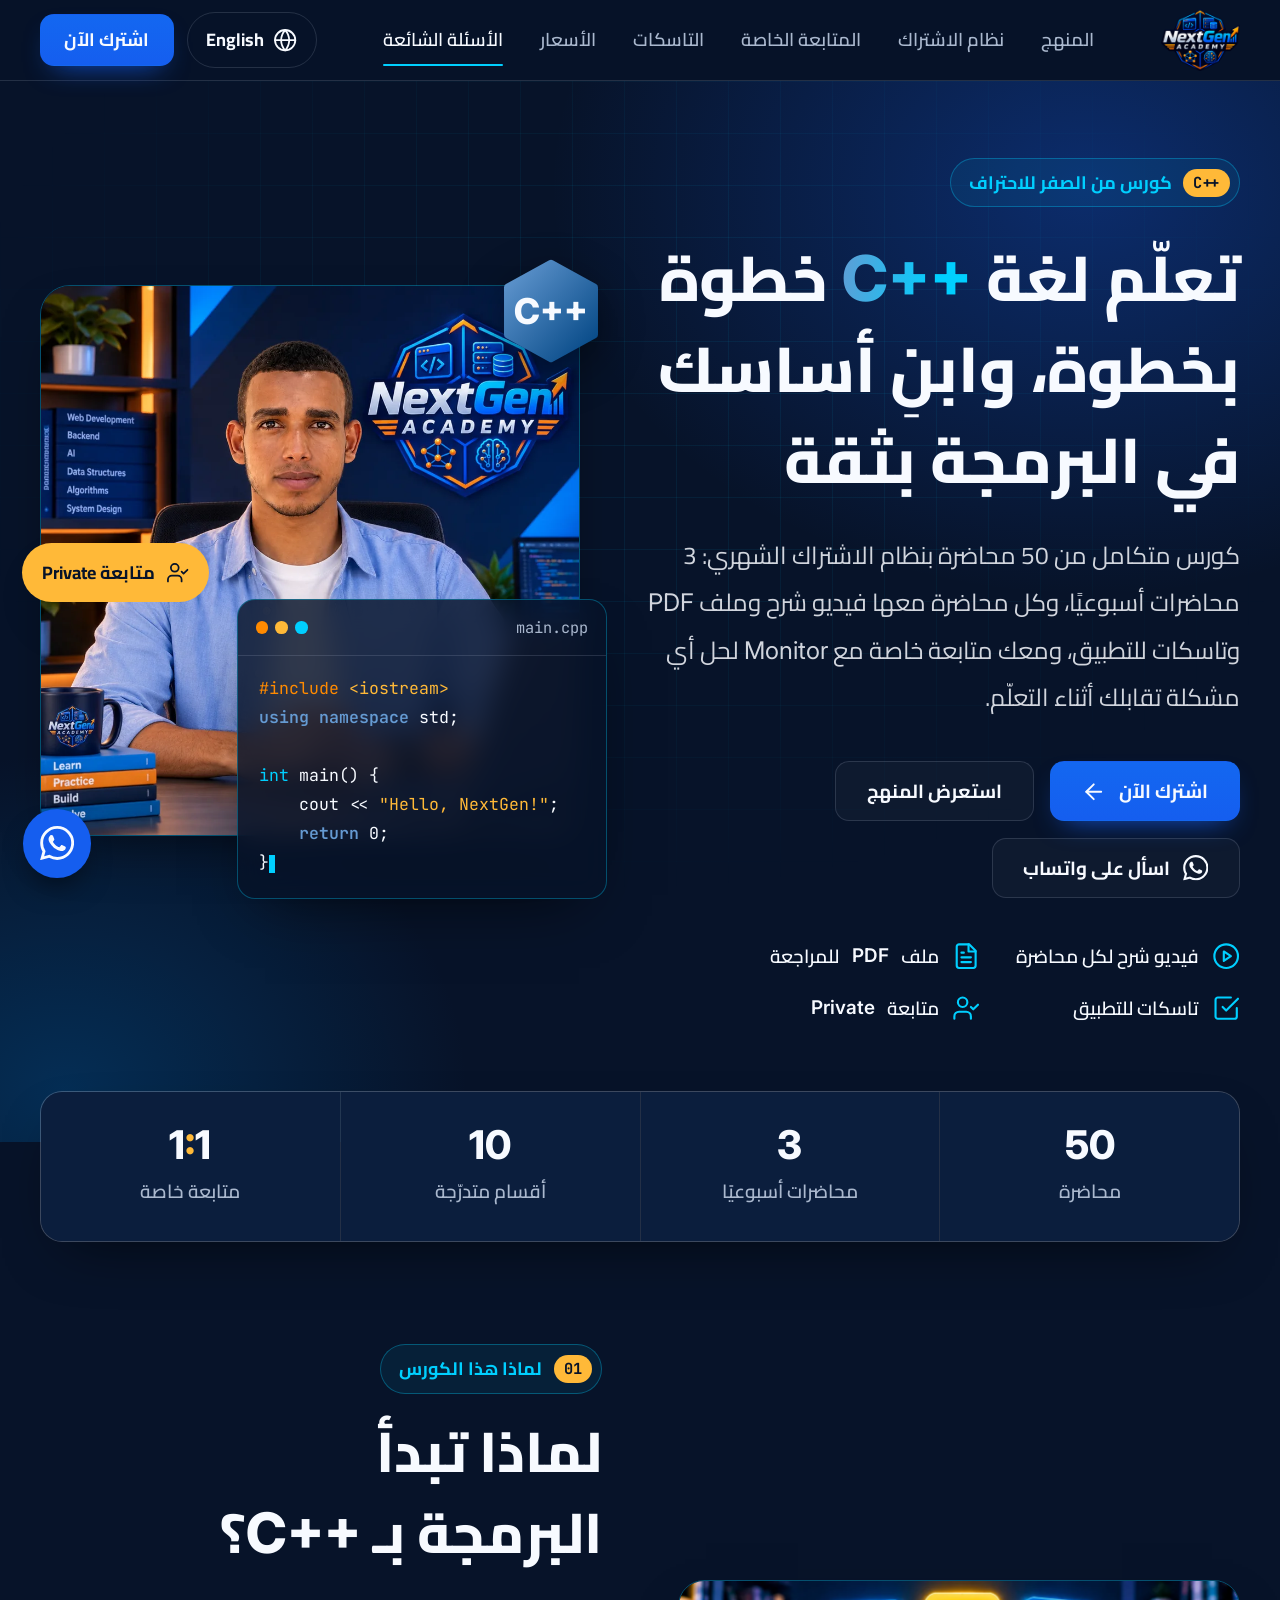
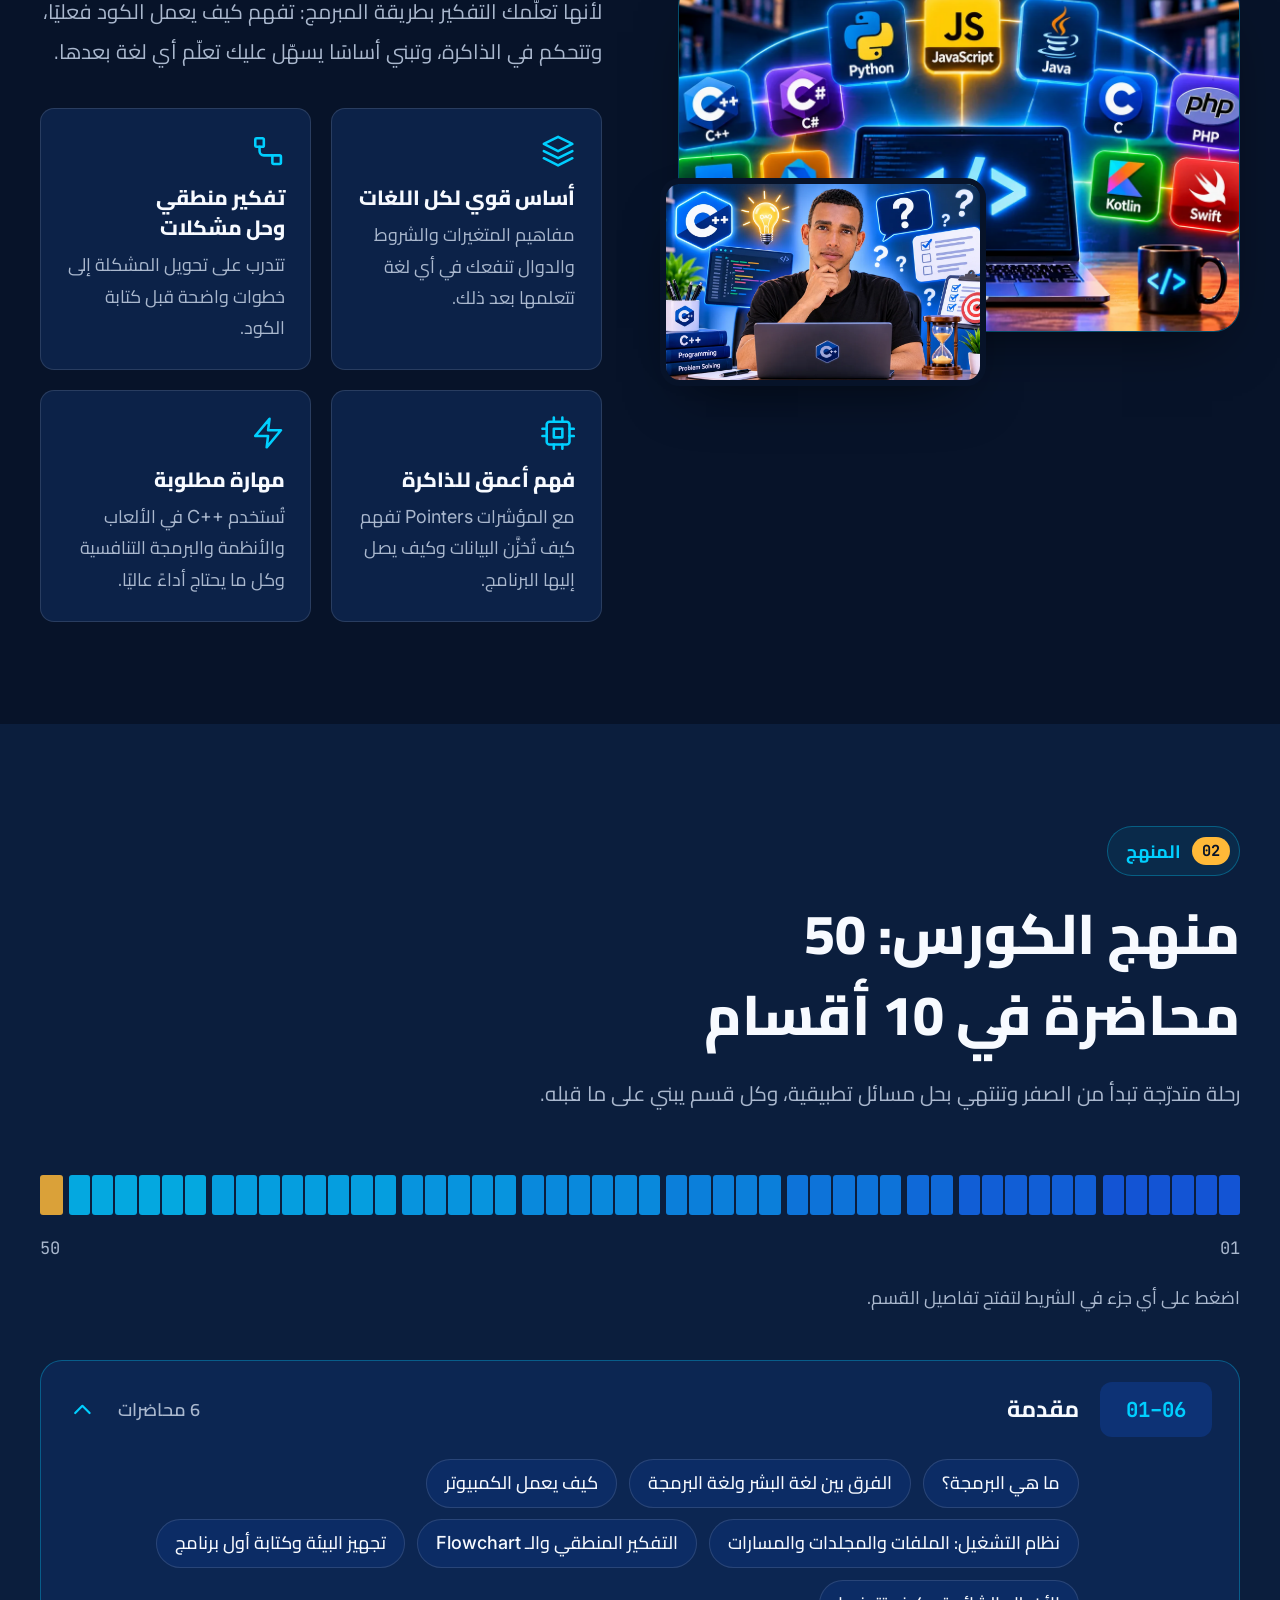
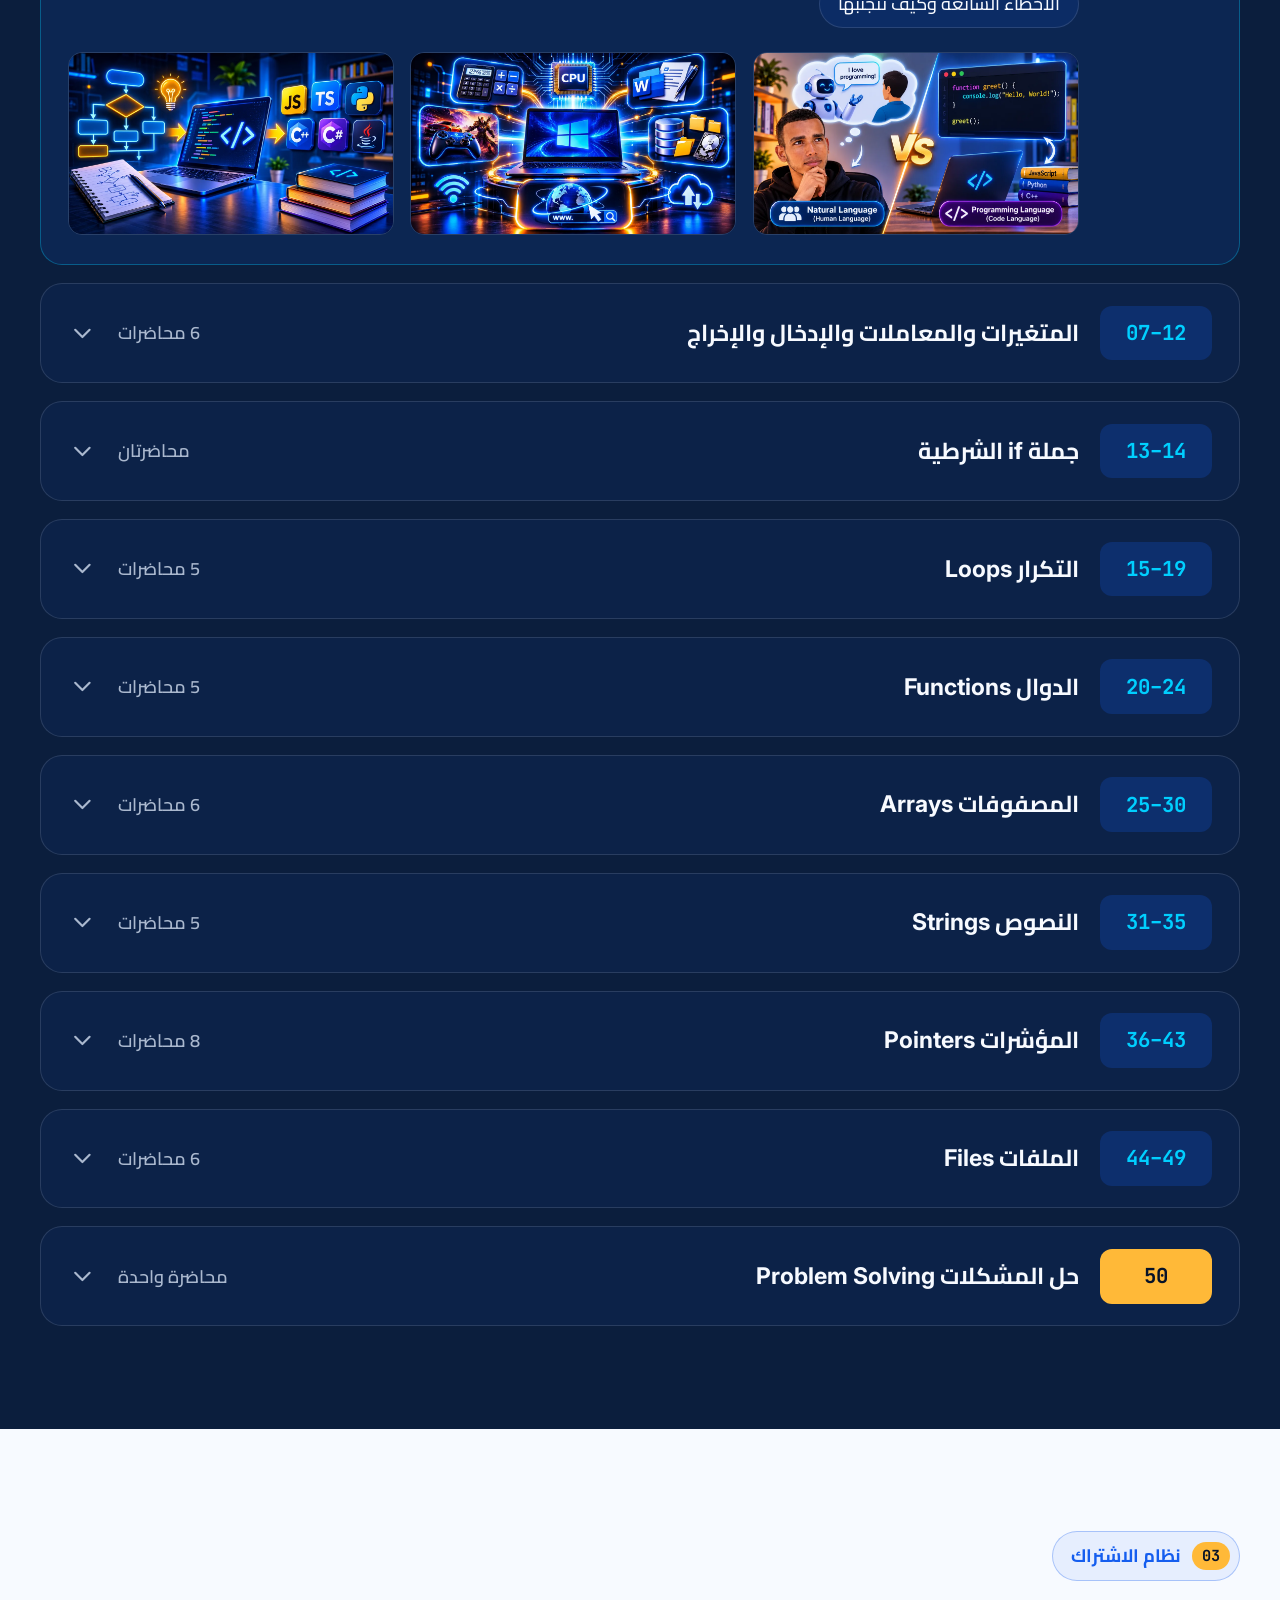
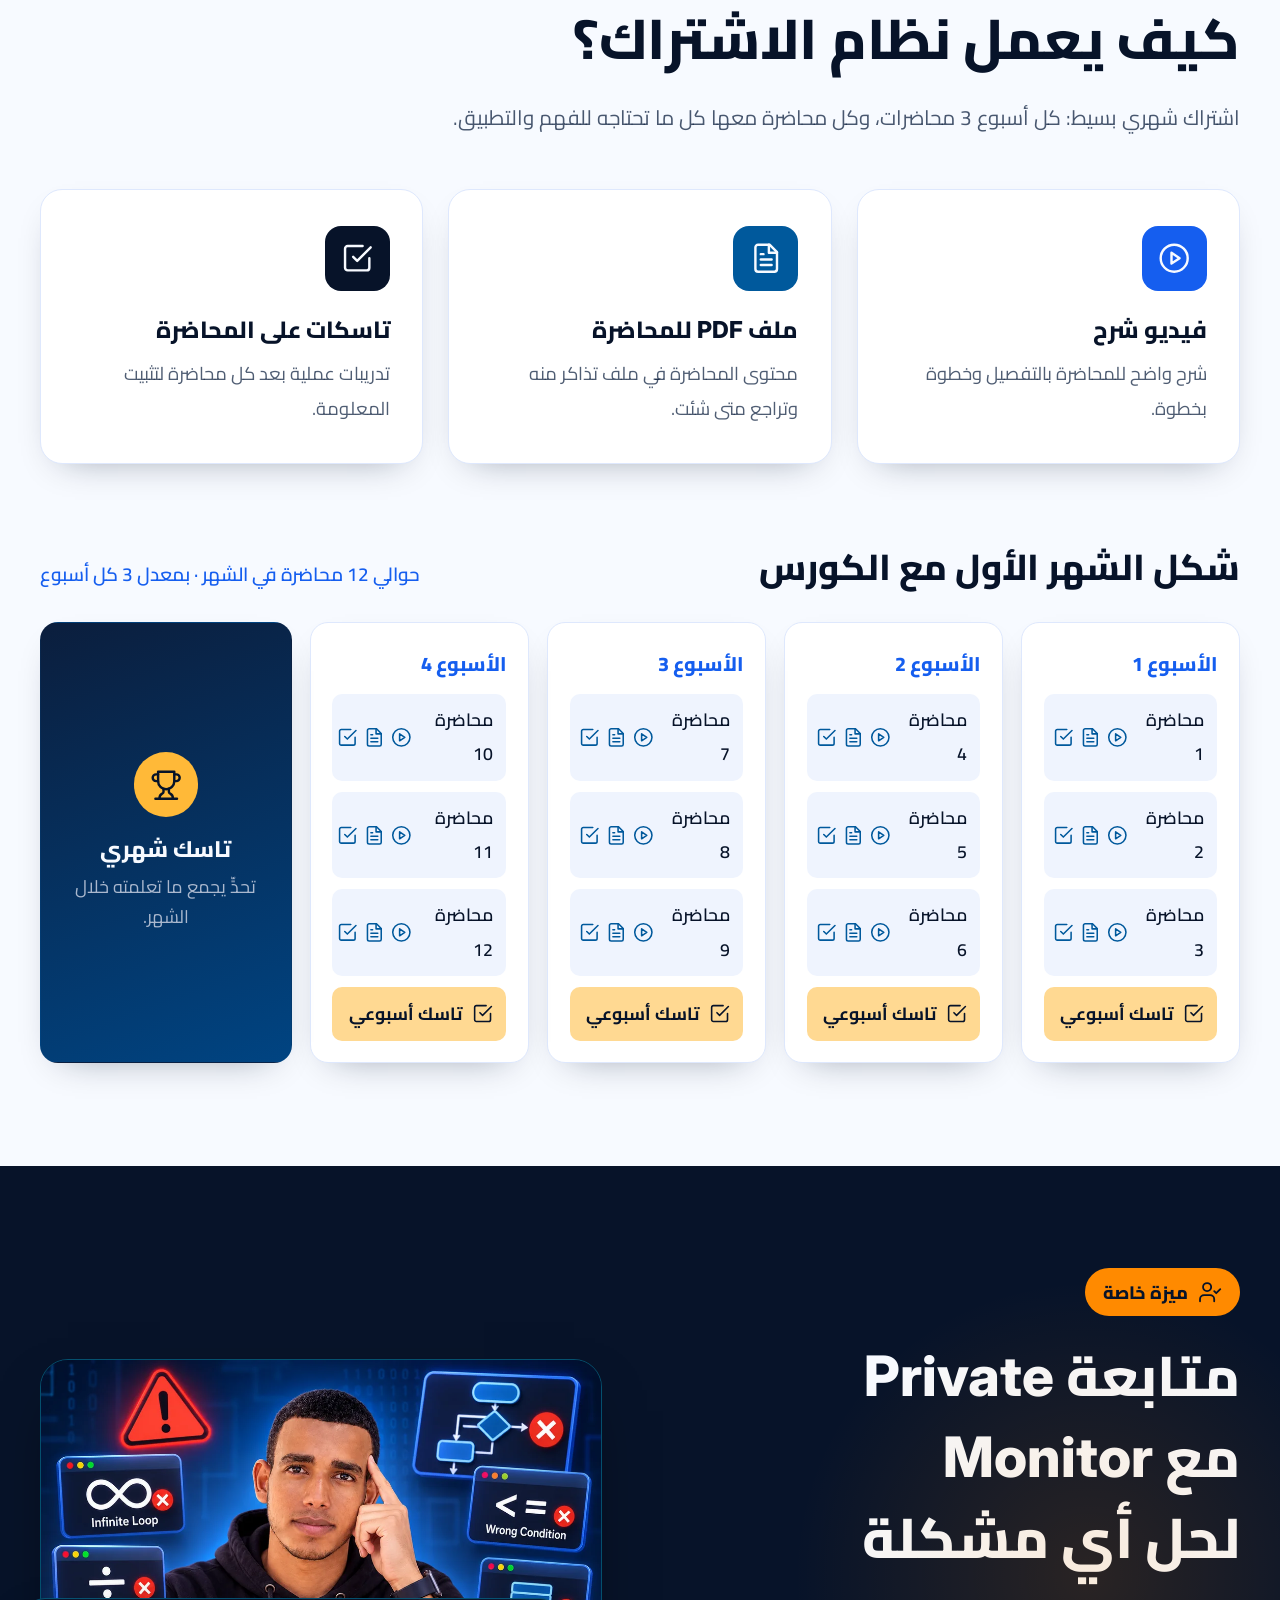
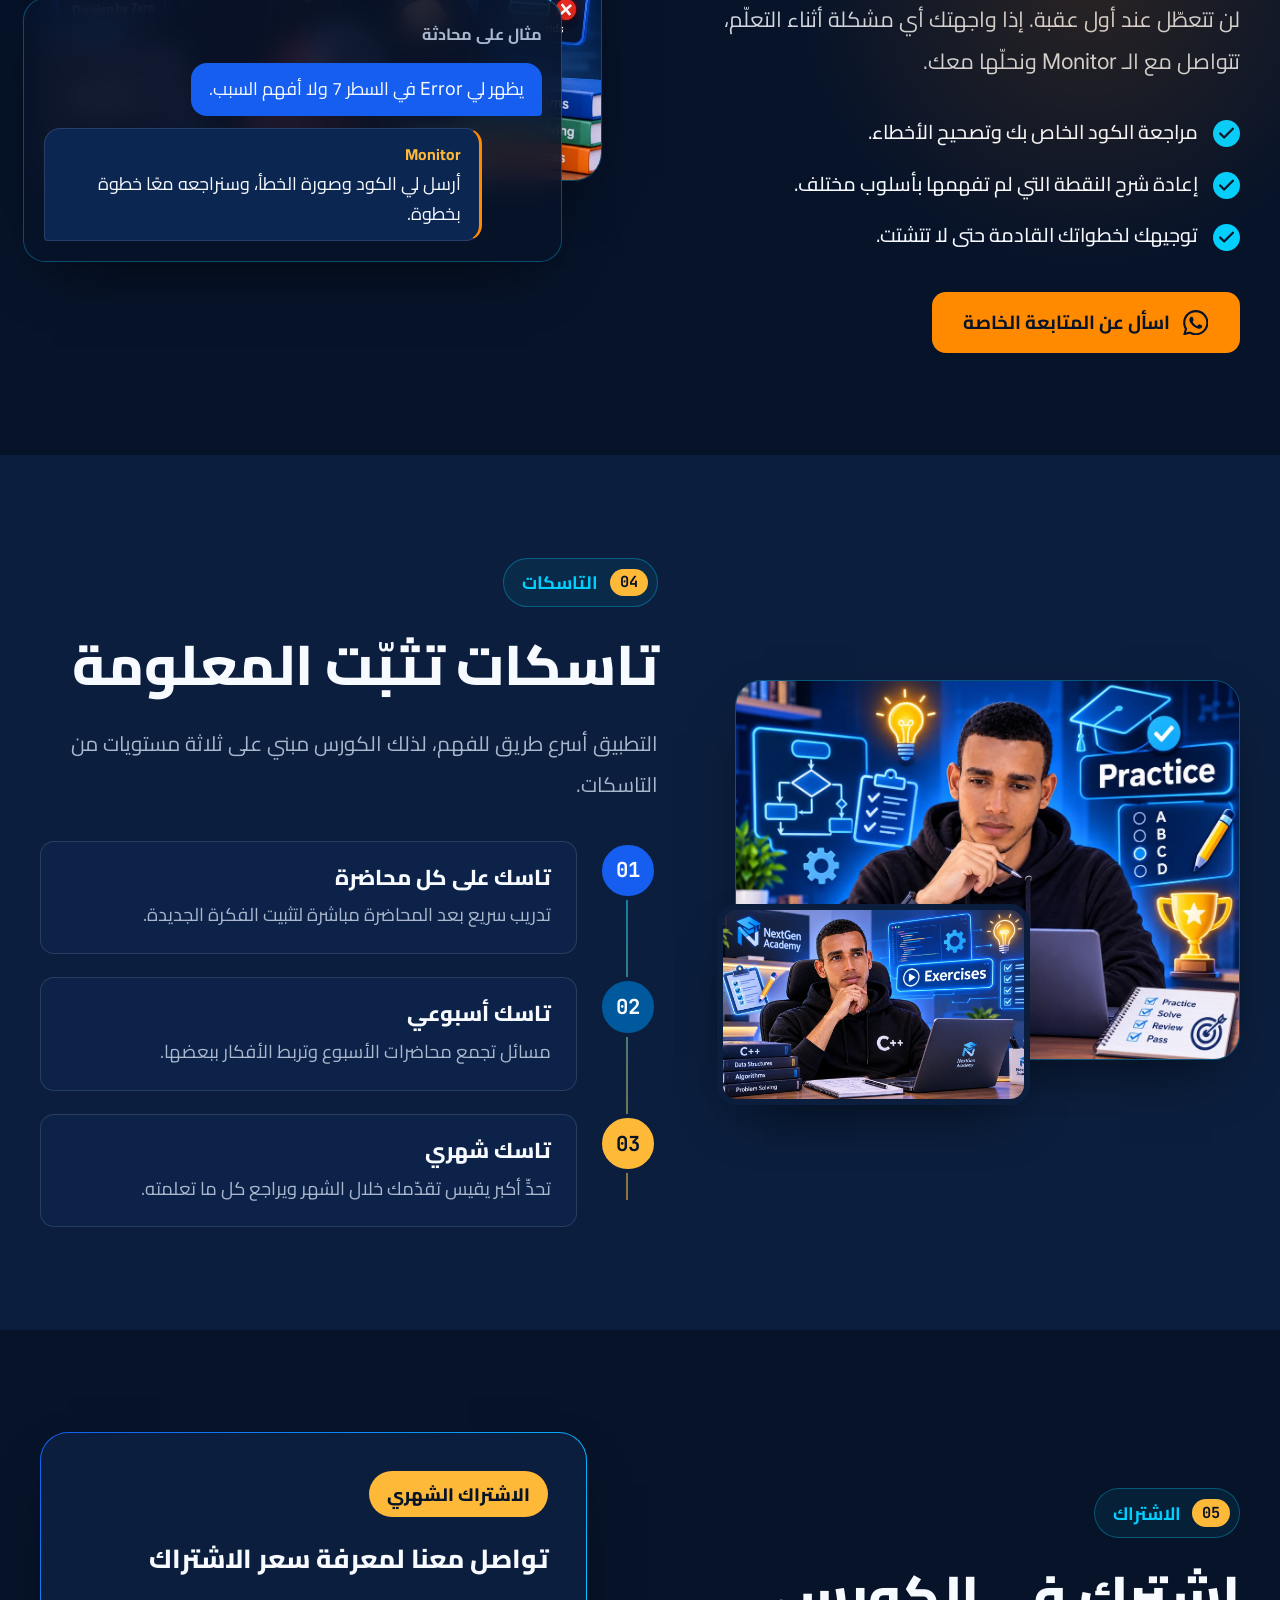
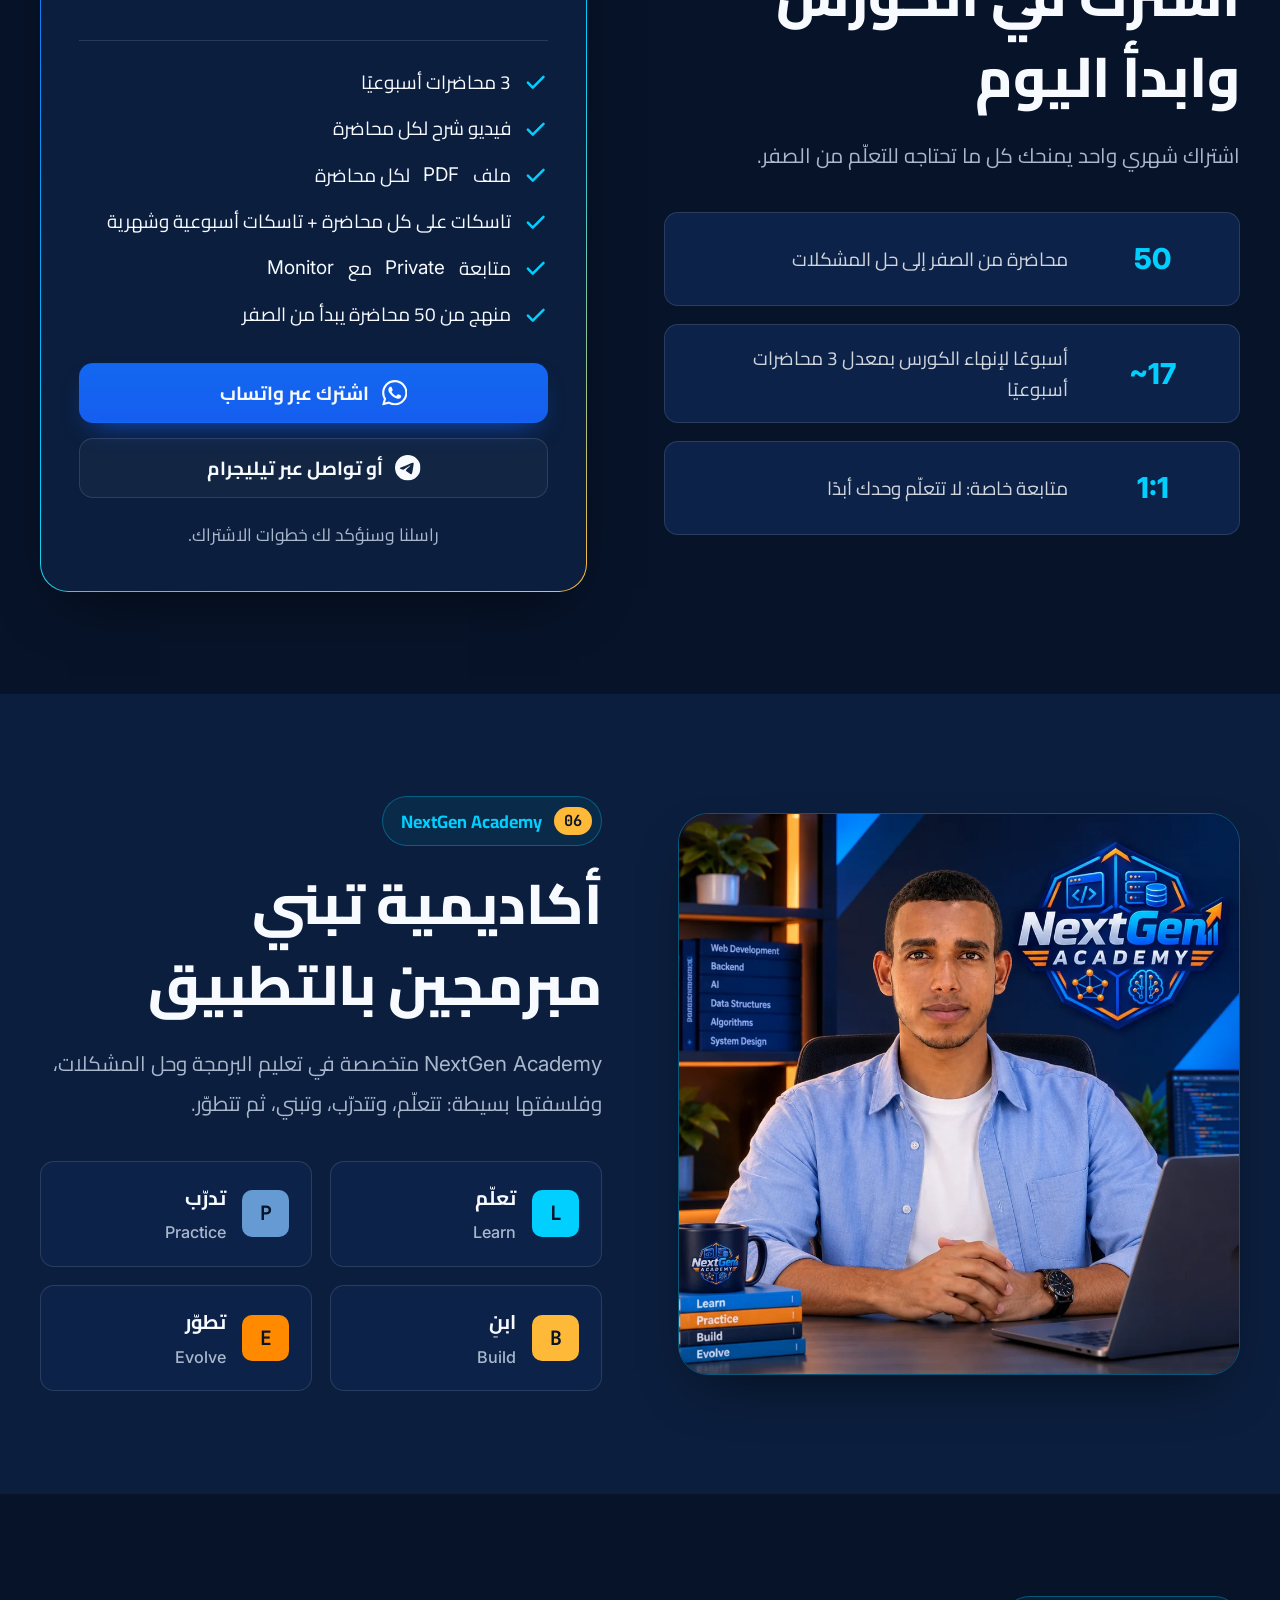
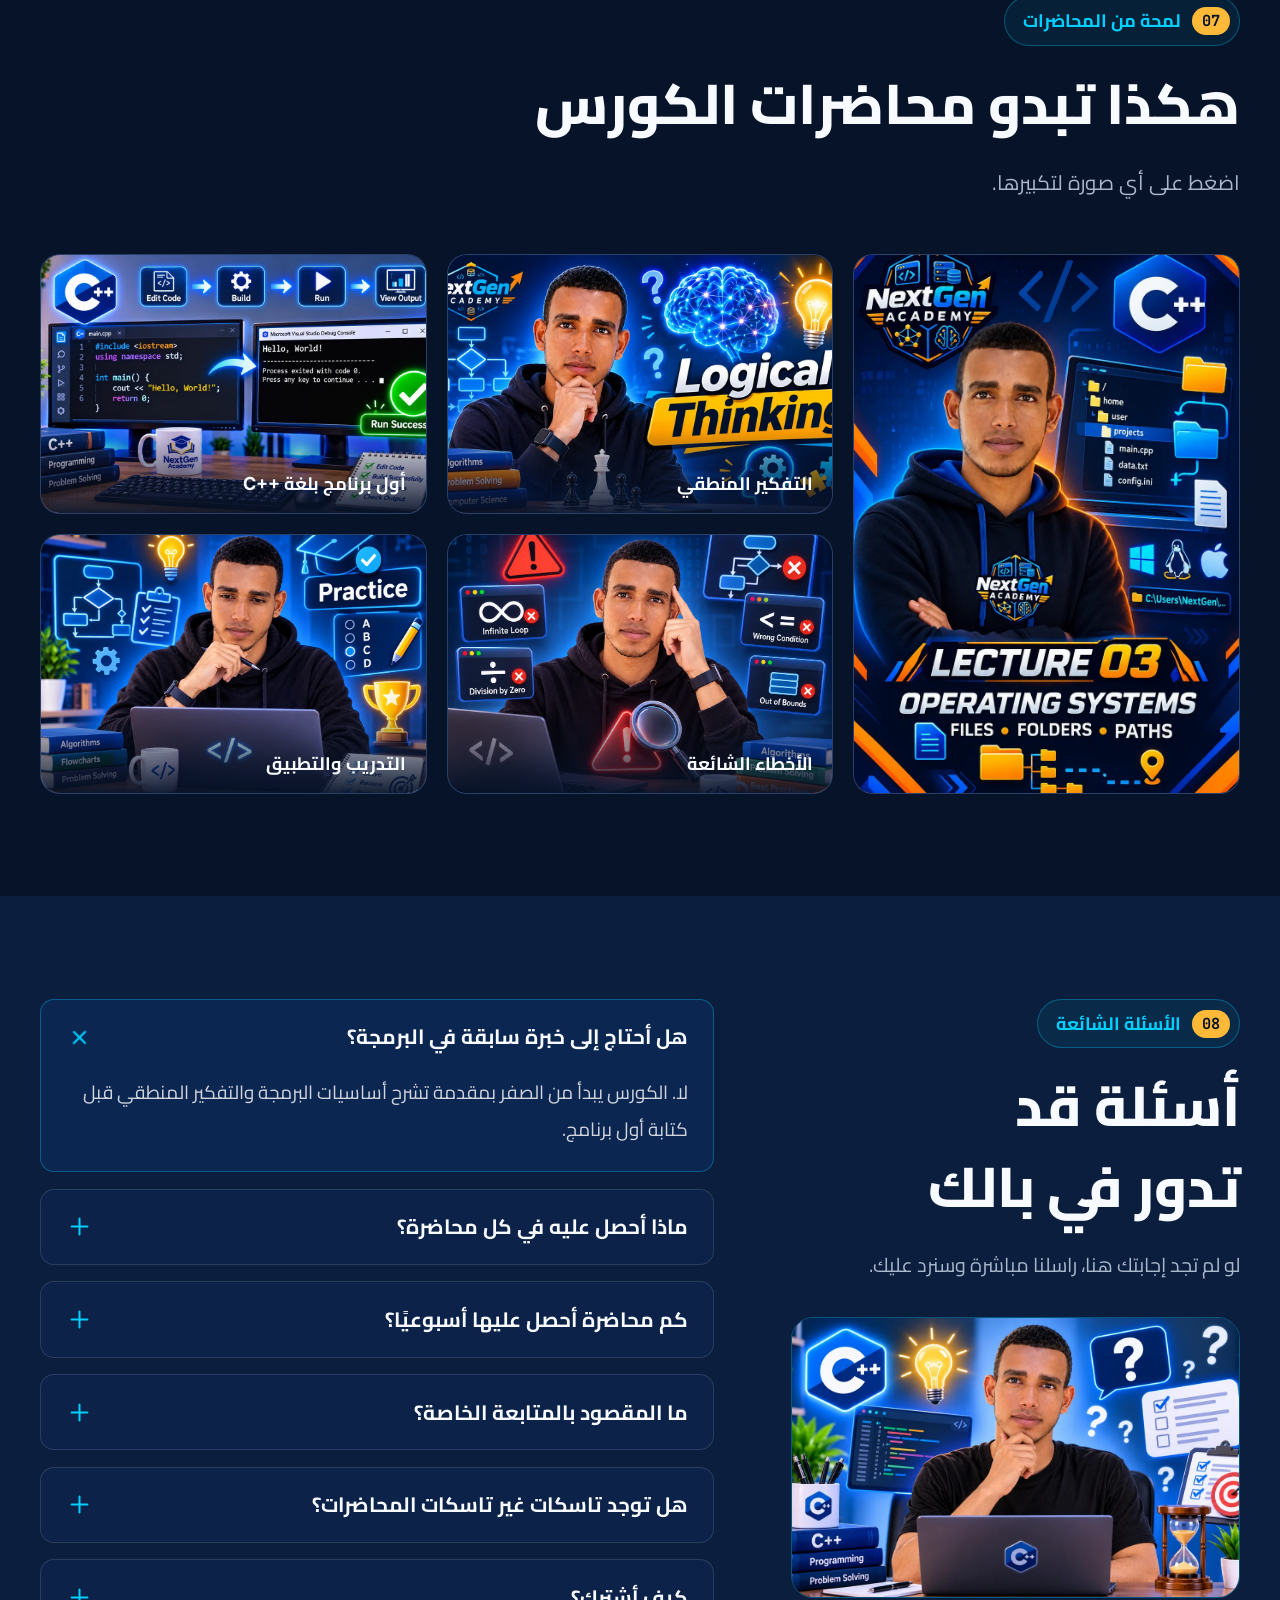
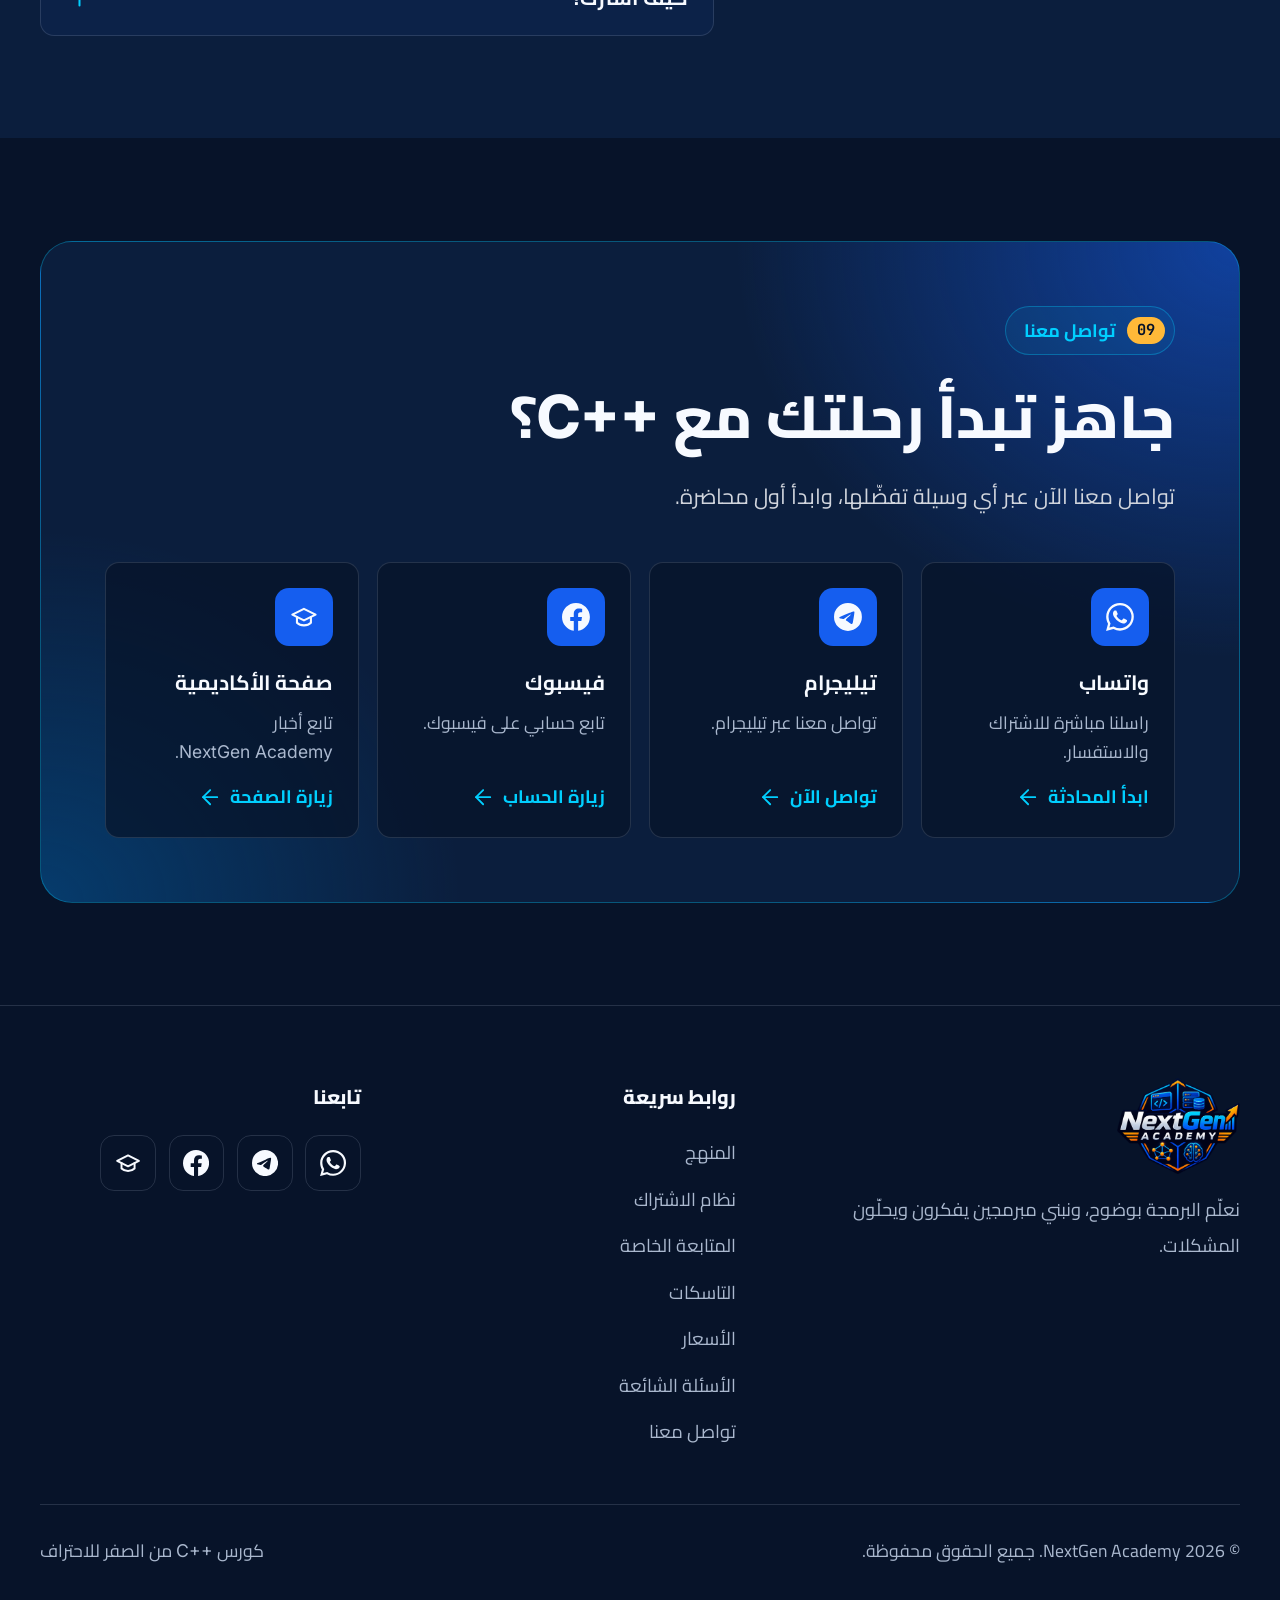
==== index.html @ 46f6c07d "Add files via upload" ====
<!DOCTYPE html>
<html lang="ar" dir="rtl">
<head>
<meta charset="utf-8">
<meta name="viewport" content="width=device-width, initial-scale=1">
<title>كورس C++ من الصفر للاحتراف | NextGen Academy</title>
<meta name="description" content="كورس C++ متكامل من 50 محاضرة: مقدمة، متغيرات، شروط، تكرار، دوال، مصفوفات، نصوص، مؤشرات وملفات. اشتراك شهري، 3 محاضرات أسبوعيًا (فيديو + PDF + تاسكات) ومتابعة خاصة Private مع Monitor.">
<meta name="theme-color" content="#071329">
<meta property="og:type" content="website">
<meta property="og:site_name" content="NextGen Academy">
<meta property="og:title" content="كورس C++ من الصفر للاحتراف | NextGen Academy">
<meta property="og:description" content="50 محاضرة، 3 محاضرات أسبوعيًا، فيديو + PDF + تاسكات، ومتابعة Private مع Monitor.">
<!-- بعد رفع الموقع: ضع هنا الرابط الكامل للصورة / After hosting, use the full image URL: https://YOUR-DOMAIN/assets/images/instructor.webp -->
<meta property="og:image" content="assets/images/instructor.webp">
<link rel="icon" type="image/png" href="assets/images/favicon.png">
<link rel="apple-touch-icon" href="assets/images/favicon.png">
<link rel="preconnect" href="https://fonts.googleapis.com">
<link rel="preconnect" href="https://fonts.gstatic.com" crossorigin>
<link href="https://fonts.googleapis.com/css2?family=Cairo:wght@400;500;600;700;800&family=Inter:wght@400;500;600;700;800&family=JetBrains+Mono:wght@500;700&display=swap" rel="stylesheet">
<link rel="stylesheet" href="css/style.css">
<script type="application/ld+json">
{"@context":"https://schema.org","@type":"Course","name":"كورس C++ من الصفر للاحتراف","description":"كورس C++ متكامل من 50 محاضرة بنظام الاشتراك الشهري.","provider":{"@type":"Organization","name":"NextGen Academy"},"inLanguage":"ar"}
</script>
</head>
<body>

<svg width="0" height="0" style="position:absolute" aria-hidden="true" focusable="false">
<symbol id="i-play" viewBox="0 0 24 24"><circle cx="12" cy="12" r="10"/><polygon points="10 8 16 12 10 16 10 8"/></symbol>
<symbol id="i-file" viewBox="0 0 24 24"><path d="M14.5 2H6a2 2 0 0 0-2 2v16a2 2 0 0 0 2 2h12a2 2 0 0 0 2-2V7.5L14.5 2z"/><polyline points="14 2 14 8 20 8"/><line x1="16" y1="13" x2="8" y2="13"/><line x1="16" y1="17" x2="8" y2="17"/><line x1="10" y1="9" x2="8" y2="9"/></symbol>
<symbol id="i-tasks" viewBox="0 0 24 24"><polyline points="9 11 12 14 22 4"/><path d="M21 12v7a2 2 0 0 1-2 2H5a2 2 0 0 1-2-2V5a2 2 0 0 1 2-2h11"/></symbol>
<symbol id="i-user" viewBox="0 0 24 24"><path d="M16 21v-2a4 4 0 0 0-4-4H6a4 4 0 0 0-4 4v2"/><circle cx="9" cy="7" r="4"/><polyline points="16 11 18 13 22 9"/></symbol>
<symbol id="i-arrow" viewBox="0 0 24 24"><line x1="5" y1="12" x2="19" y2="12"/><polyline points="12 5 19 12 12 19"/></symbol>
<symbol id="i-check" viewBox="0 0 24 24"><polyline points="20 6 9 17 4 12"/></symbol>
<symbol id="i-menu" viewBox="0 0 24 24"><line x1="3" y1="12" x2="21" y2="12"/><line x1="3" y1="6" x2="21" y2="6"/><line x1="3" y1="18" x2="21" y2="18"/></symbol>
<symbol id="i-x" viewBox="0 0 24 24"><line x1="18" y1="6" x2="6" y2="18"/><line x1="6" y1="6" x2="18" y2="18"/></symbol>
<symbol id="i-plus" viewBox="0 0 24 24"><line x1="12" y1="5" x2="12" y2="19"/><line x1="5" y1="12" x2="19" y2="12"/></symbol>
<symbol id="i-chev" viewBox="0 0 24 24"><polyline points="6 9 12 15 18 9"/></symbol>
<symbol id="i-cap" viewBox="0 0 24 24"><path d="M22 10 12 5 2 10l10 5 10-5z"/><path d="M6 12v5c3 3 9 3 12 0v-5"/></symbol>
<symbol id="i-trophy" viewBox="0 0 24 24"><path d="M6 9H4.5a2.5 2.5 0 0 1 0-5H6"/><path d="M18 9h1.5a2.5 2.5 0 0 0 0-5H18"/><path d="M4 22h16"/><path d="M10 14.66V17c0 .55-.47.98-.97 1.21C7.85 18.75 7 20.24 7 22"/><path d="M14 14.66V17c0 .55.47.98.97 1.21C16.15 18.75 17 20.24 17 22"/><path d="M18 2H6v7a6 6 0 0 0 12 0V2Z"/></symbol>
<symbol id="i-globe" viewBox="0 0 24 24"><circle cx="12" cy="12" r="10"/><line x1="2" y1="12" x2="22" y2="12"/><path d="M12 2a15.3 15.3 0 0 1 4 10 15.3 15.3 0 0 1-4 10 15.3 15.3 0 0 1-4-10 15.3 15.3 0 0 1 4-10z"/></symbol>
<symbol id="i-layers" viewBox="0 0 24 24"><polygon points="12 2 2 7 12 12 22 7 12 2"/><polyline points="2 17 12 22 22 17"/><polyline points="2 12 12 17 22 12"/></symbol>
<symbol id="i-flow" viewBox="0 0 24 24"><rect x="3" y="3" width="6" height="6" rx="1"/><rect x="15" y="15" width="6" height="6" rx="1"/><path d="M6 9v3a3 3 0 0 0 3 3h6"/></symbol>
<symbol id="i-cpu" viewBox="0 0 24 24"><rect x="4" y="4" width="16" height="16" rx="2"/><rect x="9" y="9" width="6" height="6"/><path d="M9 1v3M15 1v3M9 20v3M15 20v3M20 9h3M20 14h3M1 9h3M1 14h3"/></symbol>
<symbol id="i-zap" viewBox="0 0 24 24"><polygon points="13 2 3 14 12 14 11 22 21 10 12 10 13 2"/></symbol>
<symbol id="i-wa" viewBox="0 0 24 24"><path d="M17.472 14.382c-.297-.149-1.758-.867-2.03-.967-.273-.099-.471-.148-.67.15-.197.297-.767.966-.94 1.164-.173.199-.347.223-.644.075-.297-.15-1.255-.463-2.39-1.475-.883-.788-1.48-1.761-1.653-2.059-.173-.297-.018-.458.13-.606.134-.133.298-.347.446-.52.149-.174.198-.298.298-.497.099-.198.05-.371-.025-.52-.075-.149-.669-1.612-.916-2.207-.242-.579-.487-.5-.669-.51-.173-.008-.371-.01-.57-.01-.198 0-.52.074-.792.372-.272.297-1.04 1.016-1.04 2.479 0 1.462 1.065 2.875 1.213 3.074.149.198 2.096 3.2 5.077 4.487.709.306 1.262.489 1.694.625.712.227 1.36.195 1.871.118.571-.085 1.758-.719 2.006-1.413.248-.694.248-1.289.173-1.413-.074-.124-.272-.198-.57-.347m-5.421 7.403h-.004a9.87 9.87 0 01-5.031-1.378l-.361-.214-3.741.982.998-3.648-.235-.374a9.86 9.86 0 01-1.51-5.26c.001-5.45 4.436-9.884 9.888-9.884 2.64 0 5.122 1.03 6.988 2.898a9.825 9.825 0 012.893 6.994c-.003 5.45-4.437 9.884-9.885 9.884m8.413-18.297A11.815 11.815 0 0012.05 0C5.495 0 .16 5.335.157 11.892c0 2.096.547 4.142 1.588 5.945L.057 24l6.305-1.654a11.882 11.882 0 005.683 1.448h.005c6.554 0 11.89-5.335 11.893-11.893a11.821 11.821 0 00-3.48-8.413z"/></symbol>
<symbol id="i-fb" viewBox="0 0 24 24"><path d="M24 12.073c0-6.627-5.373-12-12-12s-12 5.373-12 12c0 5.99 4.388 10.954 10.125 11.854v-8.385H7.078v-3.47h3.047V9.43c0-3.007 1.792-4.669 4.533-4.669 1.312 0 2.686.235 2.686.235v2.953H15.83c-1.491 0-1.956.925-1.956 1.874v2.25h3.328l-.532 3.47h-2.796v8.385C19.612 23.027 24 18.062 24 12.073z"/></symbol>
<symbol id="i-tg" viewBox="0 0 24 24"><path d="M11.944 0A12 12 0 0 0 0 12a12 12 0 0 0 12 12 12 12 0 0 0 12-12A12 12 0 0 0 12 0a12 12 0 0 0-.056 0zm4.962 7.224c.1-.002.321.023.465.14a.506.506 0 0 1 .171.325c.016.093.036.306.02.472-.18 1.898-.962 6.502-1.36 8.627-.168.9-.499 1.201-.82 1.23-.696.065-1.225-.46-1.9-.902-1.056-.693-1.653-1.124-2.678-1.8-1.185-.78-.417-1.21.258-1.91.177-.184 3.247-2.977 3.307-3.23.007-.032.014-.15-.056-.212s-.174-.041-.249-.024c-.106.024-1.793 1.14-5.061 3.345-.48.33-.913.49-1.302.48-.428-.008-1.252-.241-1.865-.44-.752-.245-1.349-.374-1.297-.789.027-.216.325-.437.893-.663 3.498-1.524 5.83-2.529 6.998-3.014 3.332-1.386 4.025-1.627 4.476-1.635z"/></symbol>
</svg>

<a class="skip-link" href="#main">انتقل إلى المحتوى</a>

<header class="site-header">
  <div class="container nav-inner">
    <a class="brand" href="#home" aria-label="NextGen Academy"><img src="assets/images/logo.png" alt="NextGen Academy" width="78" height="62"></a>
    <nav class="nav-links" id="nav-links" aria-label="القائمة الرئيسية"><a href="#curriculum">المنهج</a><a href="#how">نظام الاشتراك</a><a href="#private">المتابعة الخاصة</a><a href="#tasks">التاسكات</a><a href="#pricing">الأسعار</a><a href="#faq">الأسئلة الشائعة</a></nav>
    <div class="nav-actions">
      <a class="lang-switch" href="en.html" hreflang="en" lang="en" data-lang-switch><svg class="icon" aria-hidden="true"><use href="#i-globe"/></svg><span>English</span></a>
      <a class="btn btn-primary btn-sm" href="#pricing">اشترك الآن</a>
      <button class="menu-toggle" type="button" aria-expanded="false" aria-controls="nav-links" aria-label="القائمة"><svg class="icon i-open" aria-hidden="true"><use href="#i-menu"/></svg><svg class="icon i-close" aria-hidden="true"><use href="#i-x"/></svg></button>
    </div>
  </div>
</header>

<main id="main">

<!-- ============ HERO ============ -->
<section class="hero" id="home">
  <div class="blueprint" aria-hidden="true"></div>
  <div class="container hero-grid">
    <div>
      <span class="eyebrow reveal"><span class="num">C++</span>كورس من الصفر للاحتراف</span>
      <h1 class="reveal" style="--d:.05s">تعلّم لغة <span class='grad'><span class="ltr" dir="ltr">C++</span></span> خطوة بخطوة، وابنِ أساسك في البرمجة بثقة</h1>
      <p class="lead reveal" style="--d:.1s">كورس متكامل من 50 محاضرة بنظام الاشتراك الشهري: 3 محاضرات أسبوعيًا، وكل محاضرة معها فيديو شرح وملف <span class="ltr" dir="ltr">PDF</span> وتاسكات للتطبيق، ومعك متابعة خاصة مع <span class="ltr" dir="ltr">Monitor</span> لحل أي مشكلة تقابلك أثناء التعلّم.</p>
      <div class="hero-cta reveal" style="--d:.15s">
        <a class="btn btn-primary" href="#pricing">اشترك الآن<svg class="icon i-arrow" aria-hidden="true"><use href="#i-arrow"/></svg></a>
        <a class="btn btn-ghost" href="#curriculum">استعرض المنهج</a>
        <a class="btn btn-ghost" href="https://wa.me/201104534626" target="_blank" rel="noopener noreferrer" data-social="whatsapp"><svg class="icon icon--fill" aria-hidden="true"><use href="#i-wa"/></svg>اسأل على واتساب</a>
      </div>
      <ul class="hero-facts reveal" style="--d:.2s">
        <li><svg class="icon" aria-hidden="true"><use href="#i-play"/></svg>فيديو شرح لكل محاضرة</li>
        <li><svg class="icon" aria-hidden="true"><use href="#i-file"/></svg>ملف <span class="ltr" dir="ltr">PDF</span> للمراجعة</li>
        <li><svg class="icon" aria-hidden="true"><use href="#i-tasks"/></svg>تاسكات للتطبيق</li>
        <li><svg class="icon" aria-hidden="true"><use href="#i-user"/></svg>متابعة <span class="ltr" dir="ltr">Private</span></li>
      </ul>
    </div>

    <div class="hero-visual reveal" style="--d:.12s">
      <svg class="hex-badge" viewBox="0 0 100 100" role="img" aria-label="C++" style="direction:ltr">
        <defs><linearGradient id="hg" x1="0" y1="0" x2="1" y2="1"><stop offset="0" stop-color="#659AD2"/><stop offset="1" stop-color="#004482"/></linearGradient></defs>
        <polygon points="50,6 90,28 90,72 50,94 10,72 10,28" fill="url(#hg)" stroke="url(#hg)" stroke-width="7" stroke-linejoin="round"/>
        <text x="50" y="62" text-anchor="middle" font-family="Inter, Arial, sans-serif" font-weight="800" font-size="33" fill="#F7FAFF">C++</text>
      </svg>
      <div class="portrait"><img src="assets/images/instructor.webp" width="1000" height="1000" alt="مدرّب الكورس في NextGen Academy"></div>
      <div class="code-card" aria-hidden="true">
        <div class="bar"><i></i><i></i><i></i><span>main.cpp</span></div>
        <pre class="code"><span class="ln"><span class="tk-pp">#include</span> <span class="tk-str">&lt;iostream&gt;</span></span><span class="ln"><span class="tk-kw">using namespace</span> std;</span><span class="ln">&nbsp;</span><span class="ln"><span class="tk-ty">int</span> <span class="tk-fn">main</span>() {</span><span class="ln">    cout &lt;&lt; <span class="tk-str">"Hello, NextGen!"</span>;</span><span class="ln">    <span class="tk-kw">return</span> 0;</span><span class="ln">}<span class="caret"></span></span></pre>
      </div>
      <span class="float-chip"><svg class="icon" aria-hidden="true"><use href="#i-user"/></svg>متابعة Private</span>
    </div>
  </div>
</section>

<div class="container stats-wrap">
  <div class="stats reveal">
    <div class="stat"><span class="n"><span data-count="50">50</span></span><span class="l">محاضرة</span></div>
    <div class="stat"><span class="n"><span data-count="3">3</span></span><span class="l">محاضرات أسبوعيًا</span></div>
    <div class="stat"><span class="n"><span data-count="10">10</span></span><span class="l">أقسام متدرّجة</span></div>
    <div class="stat"><span class="n">1<em>:</em>1</span><span class="l">متابعة خاصة</span></div>
  </div>
</div>

<!-- ============ WHY C++ ============ -->
<section class="section" id="why">
  <div class="container split">
    <div class="collage reveal">
      <div class="main"><img src="assets/images/languages.webp" loading="lazy" alt="لغات البرمجة المختلفة"></div>
      <div class="sub"><img src="assets/images/questions.webp" loading="lazy" alt="أسئلة المبتدئين في البرمجة"></div>
    </div>
    <div>
      <div class="sec-head" style="margin-bottom:0">
        <span class="eyebrow reveal"><span class="num">01</span>لماذا هذا الكورس</span>
        <h2 class="reveal">لماذا تبدأ البرمجة بـ <span class="ltr" dir="ltr">C++</span>؟</h2>
        <p class="reveal">لأنها تعلّمك التفكير بطريقة المبرمج: تفهم كيف يعمل الكود فعليًا، وتتحكم في الذاكرة، وتبني أساسًا يسهّل عليك تعلّم أي لغة بعدها.</p>
      </div>
      <div class="why-grid"><article class="why-card reveal" style="--d:0.00s"><svg class="icon" aria-hidden="true"><use href="#i-layers"/></svg><h3>أساس قوي لكل اللغات</h3><p>مفاهيم المتغيرات والشروط والدوال تنفعك في أي لغة تتعلمها بعد ذلك.</p></article><article class="why-card reveal" style="--d:0.07s"><svg class="icon" aria-hidden="true"><use href="#i-flow"/></svg><h3>تفكير منطقي وحل مشكلات</h3><p>تتدرب على تحويل المشكلة إلى خطوات واضحة قبل كتابة الكود.</p></article><article class="why-card reveal" style="--d:0.14s"><svg class="icon" aria-hidden="true"><use href="#i-cpu"/></svg><h3>فهم أعمق للذاكرة</h3><p>مع المؤشرات <span class="ltr" dir="ltr">Pointers</span> تفهم كيف تُخزَّن البيانات وكيف يصل إليها البرنامج.</p></article><article class="why-card reveal" style="--d:0.21s"><svg class="icon" aria-hidden="true"><use href="#i-zap"/></svg><h3>مهارة مطلوبة</h3><p>تُستخدم <span class="ltr" dir="ltr">C++</span> في الألعاب والأنظمة والبرمجة التنافسية وكل ما يحتاج أداءً عاليًا.</p></article></div>
    </div>
  </div>
</section>

<!-- ============ CURRICULUM ============ -->
<section class="section section--mid" id="curriculum">
  <div class="container">
    <div class="sec-head">
      <span class="eyebrow reveal"><span class="num">02</span>المنهج</span>
      <h2 class="reveal">منهج الكورس: 50 محاضرة في 10 أقسام</h2>
      <p class="reveal">رحلة متدرّجة تبدأ من الصفر وتنتهي بحل مسائل تطبيقية، وكل قسم يبني على ما قبله.</p>
    </div>
    <div class="roadmap reveal">
      <div class="roadmap-bar" role="group" aria-label="خريطة المحاضرات الخمسين"><button type="button" class="rm-group" style="--n:6;--i:0" data-target="mod-1" title="01–06 · مقدمة" aria-label="القسم 1: 01–06"><i></i><i></i><i></i><i></i><i></i><i></i></button><button type="button" class="rm-group" style="--n:6;--i:1" data-target="mod-2" title="07–12 · المتغيرات والمعاملات والإدخال والإخراج" aria-label="القسم 2: 07–12"><i></i><i></i><i></i><i></i><i></i><i></i></button><button type="button" class="rm-group" style="--n:2;--i:2" data-target="mod-3" title="13–14 · جملة if الشرطية" aria-label="القسم 3: 13–14"><i></i><i></i></button><button type="button" class="rm-group" style="--n:5;--i:3" data-target="mod-4" title="15–19 · التكرار Loops" aria-label="القسم 4: 15–19"><i></i><i></i><i></i><i></i><i></i></button><button type="button" class="rm-group" style="--n:5;--i:4" data-target="mod-5" title="20–24 · الدوال Functions" aria-label="القسم 5: 20–24"><i></i><i></i><i></i><i></i><i></i></button><button type="button" class="rm-group" style="--n:6;--i:5" data-target="mod-6" title="25–30 · المصفوفات Arrays" aria-label="القسم 6: 25–30"><i></i><i></i><i></i><i></i><i></i><i></i></button><button type="button" class="rm-group" style="--n:5;--i:6" data-target="mod-7" title="31–35 · النصوص Strings" aria-label="القسم 7: 31–35"><i></i><i></i><i></i><i></i><i></i></button><button type="button" class="rm-group" style="--n:8;--i:7" data-target="mod-8" title="36–43 · المؤشرات Pointers" aria-label="القسم 8: 36–43"><i></i><i></i><i></i><i></i><i></i><i></i><i></i><i></i></button><button type="button" class="rm-group" style="--n:6;--i:8" data-target="mod-9" title="44–49 · الملفات Files" aria-label="القسم 9: 44–49"><i></i><i></i><i></i><i></i><i></i><i></i></button><button type="button" class="rm-group is-last" style="--n:1;--i:9" data-target="mod-10" title="50 · حل المشكلات Problem Solving" aria-label="القسم 10: 50"><i></i></button></div>
      <div class="roadmap-legend" aria-hidden="true"><span>01</span><span>50</span></div>
      <p class="roadmap-hint">اضغط على أي جزء في الشريط لتفتح تفاصيل القسم.</p>
    </div>
    <div class="modules">
<details class="module" id="mod-1" name="curriculum" open>
  <summary>
    <span class="m-range">01–06</span>
    <span class="m-title">مقدمة</span>
    <span class="m-count">6 محاضرات</span>
    <svg class="icon m-chev" aria-hidden="true"><use href="#i-chev"/></svg>
  </summary>
  <div class="m-body"><ul class="topics"><li>ما هي البرمجة؟</li><li>الفرق بين لغة البشر ولغة البرمجة</li><li>كيف يعمل الكمبيوتر</li><li>نظام التشغيل: الملفات والمجلدات والمسارات</li><li>التفكير المنطقي والـ <span class="ltr" dir="ltr">Flowchart</span></li><li>تجهيز البيئة وكتابة أول برنامج</li><li>الأخطاء الشائعة وكيف تتجنبها</li></ul><div class="m-thumbs"><img src="assets/images/natural-vs-code.webp" loading="lazy" alt="الفرق بين لغة البشر ولغة البرمجة"><img src="assets/images/os.webp" loading="lazy" alt="كيف يعمل الكمبيوتر ونظام التشغيل"><img src="assets/images/flow.webp" loading="lazy" alt="من الفكرة إلى الكود"></div></div>
</details>
<details class="module" id="mod-2" name="curriculum">
  <summary>
    <span class="m-range">07–12</span>
    <span class="m-title">المتغيرات والمعاملات والإدخال والإخراج</span>
    <span class="m-count">6 محاضرات</span>
    <svg class="icon m-chev" aria-hidden="true"><use href="#i-chev"/></svg>
  </summary>
  <div class="m-body"><ul class="topics"><li>أنواع البيانات والمتغيرات</li><li><code class="code-inline">cin</code> و <code class="code-inline">cout</code></li><li>المعاملات الحسابية</li><li>معاملات المقارنة والمعاملات المنطقية</li><li>الثوابت وتحويل الأنواع</li></ul></div>
</details>
<details class="module" id="mod-3" name="curriculum">
  <summary>
    <span class="m-range">13–14</span>
    <span class="m-title">جملة <span class="ltr" dir="ltr">if</span> الشرطية</span>
    <span class="m-count">محاضرتان</span>
    <svg class="icon m-chev" aria-hidden="true"><use href="#i-chev"/></svg>
  </summary>
  <div class="m-body"><ul class="topics"><li><code class="code-inline">if</code> و <code class="code-inline">else</code></li><li><code class="code-inline">else if</code> والشروط المتعددة</li><li>الشروط المتداخلة</li><li>ربط الشروط بـ <code class="code-inline">&amp;&amp;</code> و <code class="code-inline">||</code></li></ul></div>
</details>
<details class="module" id="mod-4" name="curriculum">
  <summary>
    <span class="m-range">15–19</span>
    <span class="m-title">التكرار <span class="ltr" dir="ltr">Loops</span></span>
    <span class="m-count">5 محاضرات</span>
    <svg class="icon m-chev" aria-hidden="true"><use href="#i-chev"/></svg>
  </summary>
  <div class="m-body"><ul class="topics"><li>حلقة <code class="code-inline">for</code></li><li>حلقة <code class="code-inline">while</code></li><li>حلقة <code class="code-inline">do-while</code></li><li>الحلقات المتداخلة</li><li><code class="code-inline">break</code> و <code class="code-inline">continue</code></li></ul></div>
</details>
<details class="module" id="mod-5" name="curriculum">
  <summary>
    <span class="m-range">20–24</span>
    <span class="m-title">الدوال <span class="ltr" dir="ltr">Functions</span></span>
    <span class="m-count">5 محاضرات</span>
    <svg class="icon m-chev" aria-hidden="true"><use href="#i-chev"/></svg>
  </summary>
  <div class="m-body"><ul class="topics"><li>تعريف الدوال واستدعاؤها</li><li>المعاملات <span class="ltr" dir="ltr">Parameters</span> وقيمة الإرجاع <span class="ltr" dir="ltr">Return</span></li><li>التمرير بالقيمة وبالمرجع</li><li>تنظيم البرنامج باستخدام الدوال</li></ul></div>
</details>
<details class="module" id="mod-6" name="curriculum">
  <summary>
    <span class="m-range">25–30</span>
    <span class="m-title">المصفوفات <span class="ltr" dir="ltr">Arrays</span></span>
    <span class="m-count">6 محاضرات</span>
    <svg class="icon m-chev" aria-hidden="true"><use href="#i-chev"/></svg>
  </summary>
  <div class="m-body"><ul class="topics"><li>تعريف المصفوفة والوصول للعناصر</li><li>المرور على المصفوفة بالحلقات</li><li>المصفوفات ثنائية الأبعاد</li><li>البحث والترتيب الأساسي</li><li>المصفوفات مع الدوال</li></ul></div>
</details>
<details class="module" id="mod-7" name="curriculum">
  <summary>
    <span class="m-range">31–35</span>
    <span class="m-title">النصوص <span class="ltr" dir="ltr">Strings</span></span>
    <span class="m-count">5 محاضرات</span>
    <svg class="icon m-chev" aria-hidden="true"><use href="#i-chev"/></svg>
  </summary>
  <div class="m-body"><ul class="topics"><li>التعامل مع <code class="code-inline">string</code></li><li>دوال النصوص الشائعة</li><li>المقارنة والبحث والاستبدال</li><li>تطبيقات عملية على النصوص</li></ul></div>
</details>
<details class="module" id="mod-8" name="curriculum">
  <summary>
    <span class="m-range">36–43</span>
    <span class="m-title">المؤشرات <span class="ltr" dir="ltr">Pointers</span></span>
    <span class="m-count">8 محاضرات</span>
    <svg class="icon m-chev" aria-hidden="true"><use href="#i-chev"/></svg>
  </summary>
  <div class="m-body"><ul class="topics"><li>العناوين والذاكرة</li><li>تعريف المؤشرات واستخدامها</li><li>المؤشرات والمصفوفات</li><li>المؤشرات والدوال</li><li>الذاكرة الديناميكية <code class="code-inline">new</code> و <code class="code-inline">delete</code></li></ul></div>
</details>
<details class="module" id="mod-9" name="curriculum">
  <summary>
    <span class="m-range">44–49</span>
    <span class="m-title">الملفات <span class="ltr" dir="ltr">Files</span></span>
    <span class="m-count">6 محاضرات</span>
    <svg class="icon m-chev" aria-hidden="true"><use href="#i-chev"/></svg>
  </summary>
  <div class="m-body"><ul class="topics"><li>القراءة من الملفات</li><li>الكتابة في الملفات</li><li>التعامل مع <code class="code-inline">fstream</code></li><li>تطبيقات عملية على الملفات</li></ul></div>
</details>
<details class="module is-final" id="mod-10" name="curriculum">
  <summary>
    <span class="m-range">50</span>
    <span class="m-title">حل المشكلات <span class="ltr" dir="ltr">Problem Solving</span></span>
    <span class="m-count">محاضرة واحدة</span>
    <svg class="icon m-chev" aria-hidden="true"><use href="#i-chev"/></svg>
  </summary>
  <div class="m-body"><ul class="topics"><li>تحويل المشكلة إلى خطوات</li><li>تطبيقات تجمع كل أقسام الكورس</li><li>مراجعة شاملة</li></ul></div>
</details></div>
  </div>
</section>

<!-- ============ HOW IT WORKS (light) ============ -->
<section class="section section--light" id="how">
  <div class="container">
    <div class="sec-head">
      <span class="eyebrow reveal"><span class="num">03</span>نظام الاشتراك</span>
      <h2 class="reveal">كيف يعمل نظام الاشتراك؟</h2>
      <p class="reveal">اشتراك شهري بسيط: كل أسبوع 3 محاضرات، وكل محاضرة معها كل ما تحتاجه للفهم والتطبيق.</p>
    </div>
    <div class="deliver">
      <article class="deliver-card reveal"><div class="ico"><svg class="icon" aria-hidden="true"><use href="#i-play"/></svg></div><h3>فيديو شرح</h3><p>شرح واضح للمحاضرة بالتفصيل وخطوة بخطوة.</p></article>
      <article class="deliver-card reveal" style="--d:.08s"><div class="ico"><svg class="icon" aria-hidden="true"><use href="#i-file"/></svg></div><h3>ملف <span class="ltr" dir="ltr">PDF</span> للمحاضرة</h3><p>محتوى المحاضرة في ملف تذاكر منه وتراجع متى شئت.</p></article>
      <article class="deliver-card reveal" style="--d:.16s"><div class="ico"><svg class="icon" aria-hidden="true"><use href="#i-tasks"/></svg></div><h3>تاسكات على المحاضرة</h3><p>تدريبات عملية بعد كل محاضرة لتثبيت المعلومة.</p></article>
    </div>
    <div class="month">
      <div class="month-head reveal">
        <h3>شكل الشهر الأول مع الكورس</h3>
        <p>حوالي 12 محاضرة في الشهر · بمعدل 3 كل أسبوع</p>
      </div>
      <div class="weeks"><article class="week reveal" style="--d:0.06s"><h4>الأسبوع 1</h4><div class="lec"><span>محاضرة 1</span><span class="mini" role="img" aria-label="فيديو و PDF وتاسك"><svg class="icon" aria-hidden="true"><use href="#i-play"/></svg><svg class="icon" aria-hidden="true"><use href="#i-file"/></svg><svg class="icon" aria-hidden="true"><use href="#i-tasks"/></svg></span></div><div class="lec"><span>محاضرة 2</span><span class="mini" role="img" aria-label="فيديو و PDF وتاسك"><svg class="icon" aria-hidden="true"><use href="#i-play"/></svg><svg class="icon" aria-hidden="true"><use href="#i-file"/></svg><svg class="icon" aria-hidden="true"><use href="#i-tasks"/></svg></span></div><div class="lec"><span>محاضرة 3</span><span class="mini" role="img" aria-label="فيديو و PDF وتاسك"><svg class="icon" aria-hidden="true"><use href="#i-play"/></svg><svg class="icon" aria-hidden="true"><use href="#i-file"/></svg><svg class="icon" aria-hidden="true"><use href="#i-tasks"/></svg></span></div>
<div class="wk-task"><svg class="icon" aria-hidden="true"><use href="#i-tasks"/></svg><span>تاسك أسبوعي</span></div></article><article class="week reveal" style="--d:0.12s"><h4>الأسبوع 2</h4><div class="lec"><span>محاضرة 4</span><span class="mini" role="img" aria-label="فيديو و PDF وتاسك"><svg class="icon" aria-hidden="true"><use href="#i-play"/></svg><svg class="icon" aria-hidden="true"><use href="#i-file"/></svg><svg class="icon" aria-hidden="true"><use href="#i-tasks"/></svg></span></div><div class="lec"><span>محاضرة 5</span><span class="mini" role="img" aria-label="فيديو و PDF وتاسك"><svg class="icon" aria-hidden="true"><use href="#i-play"/></svg><svg class="icon" aria-hidden="true"><use href="#i-file"/></svg><svg class="icon" aria-hidden="true"><use href="#i-tasks"/></svg></span></div><div class="lec"><span>محاضرة 6</span><span class="mini" role="img" aria-label="فيديو و PDF وتاسك"><svg class="icon" aria-hidden="true"><use href="#i-play"/></svg><svg class="icon" aria-hidden="true"><use href="#i-file"/></svg><svg class="icon" aria-hidden="true"><use href="#i-tasks"/></svg></span></div>
<div class="wk-task"><svg class="icon" aria-hidden="true"><use href="#i-tasks"/></svg><span>تاسك أسبوعي</span></div></article><article class="week reveal" style="--d:0.18s"><h4>الأسبوع 3</h4><div class="lec"><span>محاضرة 7</span><span class="mini" role="img" aria-label="فيديو و PDF وتاسك"><svg class="icon" aria-hidden="true"><use href="#i-play"/></svg><svg class="icon" aria-hidden="true"><use href="#i-file"/></svg><svg class="icon" aria-hidden="true"><use href="#i-tasks"/></svg></span></div><div class="lec"><span>محاضرة 8</span><span class="mini" role="img" aria-label="فيديو و PDF وتاسك"><svg class="icon" aria-hidden="true"><use href="#i-play"/></svg><svg class="icon" aria-hidden="true"><use href="#i-file"/></svg><svg class="icon" aria-hidden="true"><use href="#i-tasks"/></svg></span></div><div class="lec"><span>محاضرة 9</span><span class="mini" role="img" aria-label="فيديو و PDF وتاسك"><svg class="icon" aria-hidden="true"><use href="#i-play"/></svg><svg class="icon" aria-hidden="true"><use href="#i-file"/></svg><svg class="icon" aria-hidden="true"><use href="#i-tasks"/></svg></span></div>
<div class="wk-task"><svg class="icon" aria-hidden="true"><use href="#i-tasks"/></svg><span>تاسك أسبوعي</span></div></article><article class="week reveal" style="--d:0.24s"><h4>الأسبوع 4</h4><div class="lec"><span>محاضرة 10</span><span class="mini" role="img" aria-label="فيديو و PDF وتاسك"><svg class="icon" aria-hidden="true"><use href="#i-play"/></svg><svg class="icon" aria-hidden="true"><use href="#i-file"/></svg><svg class="icon" aria-hidden="true"><use href="#i-tasks"/></svg></span></div><div class="lec"><span>محاضرة 11</span><span class="mini" role="img" aria-label="فيديو و PDF وتاسك"><svg class="icon" aria-hidden="true"><use href="#i-play"/></svg><svg class="icon" aria-hidden="true"><use href="#i-file"/></svg><svg class="icon" aria-hidden="true"><use href="#i-tasks"/></svg></span></div><div class="lec"><span>محاضرة 12</span><span class="mini" role="img" aria-label="فيديو و PDF وتاسك"><svg class="icon" aria-hidden="true"><use href="#i-play"/></svg><svg class="icon" aria-hidden="true"><use href="#i-file"/></svg><svg class="icon" aria-hidden="true"><use href="#i-tasks"/></svg></span></div>
<div class="wk-task"><svg class="icon" aria-hidden="true"><use href="#i-tasks"/></svg><span>تاسك أسبوعي</span></div></article><article class="week week--month reveal" style="--d:0.3s"><div class="trophy"><svg class="icon" aria-hidden="true"><use href="#i-trophy"/></svg></div>
<div><h4>تاسك شهري</h4><p>تحدٍّ يجمع ما تعلمته خلال الشهر.</p></div></article></div>
    </div>
  </div>
</section>

<!-- ============ PRIVATE FOLLOW-UP ============ -->
<section class="section private" id="private">
  <div class="container split">
    <div>
      <span class="badge-private reveal"><svg class="icon" aria-hidden="true"><use href="#i-user"/></svg>ميزة خاصة</span>
      <h2 class="reveal">متابعة <span class="ltr" dir="ltr">Private</span> مع <span class="ltr" dir="ltr">Monitor</span> لحل أي مشكلة</h2>
      <p class="lead reveal">لن تتعطّل عند أول عقبة. إذا واجهتك أي مشكلة أثناء التعلّم، تتواصل مع الـ <span class="ltr" dir="ltr">Monitor</span> ونحلّها معك.</p>
      <ul class="checks reveal">
        <li><svg class="icon" aria-hidden="true"><use href="#i-check"/></svg><span>مراجعة الكود الخاص بك وتصحيح الأخطاء.</span></li>
        <li><svg class="icon" aria-hidden="true"><use href="#i-check"/></svg><span>إعادة شرح النقطة التي لم تفهمها بأسلوب مختلف.</span></li>
        <li><svg class="icon" aria-hidden="true"><use href="#i-check"/></svg><span>توجيهك لخطواتك القادمة حتى لا تتشتت.</span></li>
      </ul>
      <a class="btn btn-accent reveal" href="https://wa.me/201104534626" target="_blank" rel="noopener noreferrer" data-social="whatsapp"><svg class="icon icon--fill" aria-hidden="true"><use href="#i-wa"/></svg>اسأل عن المتابعة الخاصة</a>
    </div>
    <div class="private-visual reveal" style="--d:.1s">
      <div class="frame"><img src="assets/images/errors.webp" loading="lazy" alt="حل أخطاء البرمجة الشائعة"></div>
      <div class="chat" role="img" aria-label="مثال على محادثة مع المتابعة الخاصة">
        <span class="tag">مثال على محادثة</span>
        <div class="bubble me">يظهر لي <span class="ltr" dir="ltr">Error</span> في السطر 7 ولا أفهم السبب.</div>
        <div class="bubble mon"><b>Monitor</b>أرسل لي الكود وصورة الخطأ، وسنراجعه معًا خطوة بخطوة.</div>
      </div>
    </div>
  </div>
</section>

<!-- ============ TASKS ============ -->
<section class="section section--mid" id="tasks">
  <div class="container tasks-grid">
    <div class="tasks-media reveal">
      <div class="a"><img src="assets/images/practice.webp" loading="lazy" alt="التدريب العملي على المسائل"></div>
      <div class="b"><img src="assets/images/exercises.webp" loading="lazy" alt="تمارين الكورس"></div>
    </div>
    <div>
      <div class="sec-head" style="margin-bottom:0">
        <span class="eyebrow reveal"><span class="num">04</span>التاسكات</span>
        <h2 class="reveal">تاسكات تثبّت المعلومة</h2>
        <p class="reveal">التطبيق أسرع طريق للفهم، لذلك الكورس مبني على ثلاثة مستويات من التاسكات.</p>
      </div>
      <div class="ladder">
        <div class="step reveal"><span class="no">01</span><div class="body"><h3>تاسك على كل محاضرة</h3><p>تدريب سريع بعد المحاضرة مباشرة لتثبيت الفكرة الجديدة.</p></div></div>
        <div class="step reveal" style="--d:.08s"><span class="no">02</span><div class="body"><h3>تاسك أسبوعي</h3><p>مسائل تجمع محاضرات الأسبوع وتربط الأفكار ببعضها.</p></div></div>
        <div class="step reveal" style="--d:.16s"><span class="no">03</span><div class="body"><h3>تاسك شهري</h3><p>تحدٍّ أكبر يقيس تقدّمك خلال الشهر ويراجع كل ما تعلمته.</p></div></div>
      </div>
    </div>
  </div>
</section>

<!-- ============ PRICING ============ -->
<section class="section" id="pricing">
  <div class="container pricing-grid">
    <div>
      <span class="eyebrow reveal"><span class="num">05</span>الاشتراك</span>
      <h2 class="reveal">اشترك في الكورس وابدأ اليوم</h2>
      <p class="lead reveal">اشتراك شهري واحد يمنحك كل ما تحتاجه للتعلّم من الصفر.</p>
      <ul class="why-list">
        <li class="reveal"><strong>50</strong><span>محاضرة من الصفر إلى حل المشكلات</span></li>
        <li class="reveal" style="--d:.07s"><strong>~17</strong><span>أسبوعًا لإنهاء الكورس بمعدل 3 محاضرات أسبوعيًا</span></li>
        <li class="reveal" style="--d:.14s"><strong>1:1</strong><span>متابعة خاصة: لا تتعلّم وحدك أبدًا</span></li>
      </ul>
    </div>
    <div class="price-card reveal" style="--d:.1s">
      <span class="plan">الاشتراك الشهري</span>
      <div class="price" data-price><span class="ask">تواصل معنا لمعرفة سعر الاشتراك</span></div>
      <ul>
        <li><svg class="icon" aria-hidden="true"><use href="#i-check"/></svg>3 محاضرات أسبوعيًا</li>
        <li><svg class="icon" aria-hidden="true"><use href="#i-check"/></svg>فيديو شرح لكل محاضرة</li>
        <li><svg class="icon" aria-hidden="true"><use href="#i-check"/></svg>ملف <span class="ltr" dir="ltr">PDF</span> لكل محاضرة</li>
        <li><svg class="icon" aria-hidden="true"><use href="#i-check"/></svg>تاسكات على كل محاضرة + تاسكات أسبوعية وشهرية</li>
        <li><svg class="icon" aria-hidden="true"><use href="#i-check"/></svg>متابعة <span class="ltr" dir="ltr">Private</span> مع <span class="ltr" dir="ltr">Monitor</span></li>
        <li><svg class="icon" aria-hidden="true"><use href="#i-check"/></svg>منهج من 50 محاضرة يبدأ من الصفر</li>
      </ul>
      <div class="btns">
        <a class="btn btn-primary btn-block" href="https://wa.me/201104534626" target="_blank" rel="noopener noreferrer" data-social="whatsapp"><svg class="icon icon--fill" aria-hidden="true"><use href="#i-wa"/></svg>اشترك عبر واتساب</a>
        <a class="btn btn-ghost btn-block" href="https://t.me/muh_syd" target="_blank" rel="noopener noreferrer" data-social="telegram"><svg class="icon icon--fill" aria-hidden="true"><use href="#i-tg"/></svg>أو تواصل عبر تيليجرام</a>
      </div>
      <p class="note">راسلنا وسنؤكد لك خطوات الاشتراك.</p>
    </div>
  </div>
</section>

<!-- ============ ACADEMY ============ -->
<section class="section section--mid academy" id="academy">
  <div class="container split">
    <div class="academy-visual reveal"><div class="frame"><img src="assets/images/instructor.webp" loading="lazy" alt="مدرّب الكورس في أكاديمية NextGen"></div></div>
    <div>
      <span class="eyebrow reveal"><span class="num">06</span>NextGen Academy</span>
      <h2 class="reveal">أكاديمية تبني مبرمجين بالتطبيق</h2>
      <p class="lead reveal"><span class="ltr" dir="ltr">NextGen Academy</span> متخصصة في تعليم البرمجة وحل المشكلات، وفلسفتها بسيطة: تتعلّم، وتتدرّب، وتبني، ثم تتطوّر.</p>
      <ul class="values reveal">
        <li><b>L</b><span>تعلّم<small>Learn</small></span></li>
        <li><b>P</b><span>تدرّب<small>Practice</small></span></li>
        <li><b>B</b><span>ابنِ<small>Build</small></span></li>
        <li><b>E</b><span>تطوّر<small>Evolve</small></span></li>
      </ul>
    </div>
  </div>
</section>

<!-- ============ GALLERY ============ -->
<section class="section" id="gallery">
  <div class="container">
    <div class="sec-head">
      <span class="eyebrow reveal"><span class="num">07</span>لمحة من المحاضرات</span>
      <h2 class="reveal">هكذا تبدو محاضرات الكورس</h2>
      <p class="reveal">اضغط على أي صورة لتكبيرها.</p>
    </div>
    <div class="gallery"><button type="button" class="shot tall reveal" style="--d:0.00s" data-caption="المحاضرة 3 · نظام التشغيل: الملفات والمجلدات والمسارات"><img src="assets/images/lecture-03.webp" loading="lazy" alt="غلاف المحاضرة 3"></button><button type="button" class="shot  reveal" style="--d:0.05s" data-caption="التفكير المنطقي"><img src="assets/images/logical-thinking.webp" loading="lazy" alt="محاضرة التفكير المنطقي"><span class="cap">التفكير المنطقي</span></button><button type="button" class="shot  reveal" style="--d:0.10s" data-caption="أول برنامج بلغة C++"><img src="assets/images/hello-world.webp" loading="lazy" alt="كتابة وتشغيل أول برنامج"><span class="cap">أول برنامج بلغة <span class="ltr" dir="ltr">C++</span></span></button><button type="button" class="shot  reveal" style="--d:0.15s" data-caption="الأخطاء الشائعة"><img src="assets/images/errors.webp" loading="lazy" alt="الأخطاء الشائعة في البرمجة"><span class="cap">الأخطاء الشائعة</span></button><button type="button" class="shot  reveal" style="--d:0.20s" data-caption="التدريب والتطبيق"><img src="assets/images/practice.webp" loading="lazy" alt="التدريب العملي"><span class="cap">التدريب والتطبيق</span></button></div>
  </div>
  <dialog id="lightbox" class="lightbox" aria-label="معاينة الصورة">
    <button class="lb-close" type="button" aria-label="إغلاق"><svg class="icon" aria-hidden="true"><use href="#i-x"/></svg></button>
    <img alt="">
    <p class="lb-cap"></p>
  </dialog>
</section>

<!-- ============ FAQ ============ -->
<section class="section section--mid" id="faq">
  <div class="container faq-grid">
    <div class="faq-side">
      <span class="eyebrow reveal"><span class="num">08</span>الأسئلة الشائعة</span>
      <h2 class="reveal">أسئلة قد تدور في بالك</h2>
      <p class="reveal">لو لم تجد إجابتك هنا، راسلنا مباشرة وسنرد عليك.</p>
      <img class="reveal" src="assets/images/questions.webp" loading="lazy" alt="">
    </div>
    <div class="faq-list"><details class="faq reveal" name="faq" open><summary><span>هل أحتاج إلى خبرة سابقة في البرمجة؟</span><svg class="icon plus" aria-hidden="true"><use href="#i-plus"/></svg></summary><div class="ans">لا. الكورس يبدأ من الصفر بمقدمة تشرح أساسيات البرمجة والتفكير المنطقي قبل كتابة أول برنامج.</div></details><details class="faq reveal" name="faq"><summary><span>ماذا أحصل عليه في كل محاضرة؟</span><svg class="icon plus" aria-hidden="true"><use href="#i-plus"/></svg></summary><div class="ans">فيديو شرح للمحاضرة، وملف <span class="ltr" dir="ltr">PDF</span> خاص بها، وتاسكات للتطبيق عليها.</div></details><details class="faq reveal" name="faq"><summary><span>كم محاضرة أحصل عليها أسبوعيًا؟</span><svg class="icon plus" aria-hidden="true"><use href="#i-plus"/></svg></summary><div class="ans">3 محاضرات كل أسبوع. وبهذا المعدل يكتمل الكورس (50 محاضرة) في حوالي 17 أسبوعًا.</div></details><details class="faq reveal" name="faq"><summary><span>ما المقصود بالمتابعة الخاصة؟</span><svg class="icon plus" aria-hidden="true"><use href="#i-plus"/></svg></summary><div class="ans">هي متابعة <span class="ltr" dir="ltr">Private</span> مع <span class="ltr" dir="ltr">Monitor</span> لحل أي مشكلة تواجهك أثناء التعلّم، مثل أخطاء الكود أو نقطة لم تفهمها.</div></details><details class="faq reveal" name="faq"><summary><span>هل توجد تاسكات غير تاسكات المحاضرات؟</span><svg class="icon plus" aria-hidden="true"><use href="#i-plus"/></svg></summary><div class="ans">نعم. بجانب تاسكات كل محاضرة توجد تاسكات أسبوعية وتاسكات شهرية.</div></details><details class="faq reveal" name="faq"><summary><span>كيف أشترك؟</span><svg class="icon plus" aria-hidden="true"><use href="#i-plus"/></svg></summary><div class="ans">تواصل معنا عبر واتساب أو تيليجرام وسنؤكد لك خطوات الاشتراك.</div></details></div>
  </div>
</section>

<!-- ============ CONTACT / CTA ============ -->
<section class="section" id="contact">
  <div class="container">
    <div class="cta-box reveal">
      <span class="eyebrow"><span class="num">09</span>تواصل معنا</span>
      <h2 style="margin-top:1rem">جاهز تبدأ رحلتك مع <span class="ltr" dir="ltr">C++</span>؟</h2>
      <p class="lead">تواصل معنا الآن عبر أي وسيلة تفضّلها، وابدأ أول محاضرة.</p>
      <div class="contact-grid">
        <a class="contact-card" href="https://wa.me/201104534626" target="_blank" rel="noopener noreferrer" data-social="whatsapp"><span class="ico"><svg class="icon icon--fill" aria-hidden="true"><use href="#i-wa"/></svg></span><b>واتساب</b><span>راسلنا مباشرة للاشتراك والاستفسار.</span><span class="go">ابدأ المحادثة<svg class="icon i-arrow" aria-hidden="true"><use href="#i-arrow"/></svg></span></a>
        <a class="contact-card" href="https://t.me/muh_syd" target="_blank" rel="noopener noreferrer" data-social="telegram"><span class="ico"><svg class="icon icon--fill" aria-hidden="true"><use href="#i-tg"/></svg></span><b>تيليجرام</b><span>تواصل معنا عبر تيليجرام.</span><span class="go">تواصل الآن<svg class="icon i-arrow" aria-hidden="true"><use href="#i-arrow"/></svg></span></a>
        <a class="contact-card" href="https://www.facebook.com/profile.php?id=61574770233213" target="_blank" rel="noopener noreferrer" data-social="facebook"><span class="ico"><svg class="icon icon--fill" aria-hidden="true"><use href="#i-fb"/></svg></span><b>فيسبوك</b><span>تابع حسابي على فيسبوك.</span><span class="go">زيارة الحساب<svg class="icon i-arrow" aria-hidden="true"><use href="#i-arrow"/></svg></span></a>
        <a class="contact-card" href="https://www.facebook.com/share/19Zec24SFm" target="_blank" rel="noopener noreferrer" data-social="page"><span class="ico"><svg class="icon stroke" aria-hidden="true"><use href="#i-cap"/></svg></span><b>صفحة الأكاديمية</b><span>تابع أخبار <span class="ltr" dir="ltr">NextGen Academy</span>.</span><span class="go">زيارة الصفحة<svg class="icon i-arrow" aria-hidden="true"><use href="#i-arrow"/></svg></span></a>
      </div>
    </div>
  </div>
</section>

</main>

<footer class="site-footer">
  <div class="container">
    <div class="footer-grid">
      <div class="footer-brand">
        <img src="assets/images/logo.png" alt="NextGen Academy" width="121" height="96" loading="lazy">
        <p>نعلّم البرمجة بوضوح، ونبني مبرمجين يفكرون ويحلّون المشكلات.</p>
      </div>
      <div>
        <h4>روابط سريعة</h4>
        <div class="footer-links"><a href="#curriculum">المنهج</a><a href="#how">نظام الاشتراك</a><a href="#private">المتابعة الخاصة</a><a href="#tasks">التاسكات</a><a href="#pricing">الأسعار</a><a href="#faq">الأسئلة الشائعة</a><a href="#contact">تواصل معنا</a></div>
      </div>
      <div>
        <h4>تابعنا</h4>
        <div class="socials">
          <a href="https://wa.me/201104534626" target="_blank" rel="noopener noreferrer" data-social="whatsapp" aria-label="واتساب"><svg aria-hidden="true"><use href="#i-wa"/></svg></a>
          <a href="https://t.me/muh_syd" target="_blank" rel="noopener noreferrer" data-social="telegram" aria-label="تيليجرام"><svg aria-hidden="true"><use href="#i-tg"/></svg></a>
          <a href="https://www.facebook.com/profile.php?id=61574770233213" target="_blank" rel="noopener noreferrer" data-social="facebook" aria-label="فيسبوك"><svg aria-hidden="true"><use href="#i-fb"/></svg></a>
          <a href="https://www.facebook.com/share/19Zec24SFm" target="_blank" rel="noopener noreferrer" data-social="page" aria-label="صفحة الأكاديمية"><svg class="stroke" aria-hidden="true"><use href="#i-cap"/></svg></a>
        </div>
      </div>
    </div>
    <div class="footer-bottom"><span>© <span data-year>2026</span> NextGen Academy. جميع الحقوق محفوظة.</span><span>كورس <span class="ltr" dir="ltr">C++</span> من الصفر للاحتراف</span></div>
  </div>
</footer>

<a class="fab" href="https://wa.me/201104534626" target="_blank" rel="noopener noreferrer" data-social="whatsapp" aria-label="تواصل عبر واتساب"><svg aria-hidden="true"><use href="#i-wa"/></svg></a>

<script src="js/config.js"></script>
<script src="js/main.js"></script>
</body>
</html>
---- css/style.css ----
/* ==========================================================================
   NextGen Academy — C++ Course
   Design system: Deep Navy / Midnight / Royal Blue / Electric Cyan /
   Brand Orange / Golden Amber / Pure White / Soft Gray  +  C++ language blues
   Written with CSS logical properties so Arabic (RTL) and English (LTR)
   share the same stylesheet.
   ========================================================================== */

/* ---------- 1. Tokens ---------- */
:root {
  /* Official palette */
  --navy: #071329;
  --midnight: #0b1e3d;
  --royal: #155eef;
  --cyan: #00cfff;
  --orange: #ff8a00;
  --amber: #ffb938;
  --white: #f7faff;
  --gray: #aab8ce;

  /* C++ language colours (official logo blues) */
  --cpp: #00599c;
  --cpp-light: #659ad2;
  --cpp-dark: #004482;

  /* Derived shades (mixes of the palette only) */
  --royal-hover: color-mix(in srgb, var(--royal) 86%, #000);
  --surface: color-mix(in srgb, var(--midnight) 88%, var(--royal));
  --surface-2: color-mix(in srgb, var(--midnight) 94%, var(--royal));
  --line: color-mix(in srgb, var(--gray) 18%, transparent);
  --line-strong: color-mix(in srgb, var(--cyan) 32%, transparent);
  --text-soft: color-mix(in srgb, var(--white) 84%, var(--navy));

  --radius: 22px;
  --radius-sm: 14px;
  --shadow: 0 24px 60px -28px rgba(0, 0, 0, 0.7);
  --shadow-soft: 0 14px 36px -22px rgba(7, 19, 41, 0.45);
  --header-h: 80px;
  --sec-pad: clamp(4.25rem, 8vw, 7.5rem);
  --container: 1200px;

  --font-ar: "Cairo", "Segoe UI", Tahoma, "Noto Sans Arabic", sans-serif;
  --font-en: "Inter", "Cairo", "Segoe UI", system-ui, sans-serif;
  --font-mono: "JetBrains Mono", "Cascadia Code", Consolas, "SFMono-Regular", monospace;
}

/* ---------- 2. Reset & base ---------- */
*, *::before, *::after { box-sizing: border-box; }
html {
  font-size: 112.5%; /* 18px base — comfortable, not small */
  -webkit-text-size-adjust: 100%;
  scroll-behavior: smooth;
  scroll-padding-top: calc(var(--header-h) + 12px);
}
body {
  margin: 0;
  background: var(--navy);
  color: var(--white);
  font-family: var(--font-en);
  font-size: 1rem;
  line-height: 1.75;
  -webkit-font-smoothing: antialiased;
  text-rendering: optimizeLegibility;
  overflow-x: hidden;
}
html[lang="ar"] body { font-family: var(--font-ar); line-height: 1.95; }
img, svg { display: block; max-width: 100%; }
img { height: auto; }
a { color: inherit; text-decoration: none; }
ul, ol { margin: 0; padding: 0; list-style: none; }
h1, h2, h3, h4, p, figure { margin: 0; }
button { font: inherit; color: inherit; cursor: pointer; background: none; border: 0; padding: 0; }
summary { cursor: pointer; }

h1, h2, h3, h4 { font-weight: 800; letter-spacing: 0; text-wrap: balance; }
html[lang="ar"] h1, html[lang="ar"] h2, html[lang="ar"] h3 { line-height: 1.45; }
html[lang="en"] h1, html[lang="en"] h2, html[lang="en"] h3 { line-height: 1.18; letter-spacing: -0.01em; }

:focus-visible { outline: 3px solid var(--cyan); outline-offset: 3px; border-radius: 6px; }
::selection { background: var(--royal); color: var(--white); }

/* Latin / code tokens inside Arabic text — keeps C++ from flipping to ++C */
.ltr {
  direction: ltr;
  unicode-bidi: isolate;
  font-family: var(--font-en);
  font-weight: inherit;
  display: inline-block;
}
.code-inline {
  direction: ltr;
  unicode-bidi: isolate;
  display: inline-block;
  font-family: var(--font-mono);
  font-size: 0.88em;
  font-weight: 600;
  padding: 0 0.4em;
  border-radius: 8px;
  background: color-mix(in srgb, var(--royal) 22%, transparent);
  color: var(--cyan);
  line-height: 1.6;
}

.skip-link {
  position: absolute; inset-inline-start: 1rem; top: -4rem; z-index: 100;
  background: var(--royal); color: var(--white); padding: 0.7rem 1.2rem; border-radius: 10px; font-weight: 700;
}
.skip-link:focus { top: 1rem; }

/* ---------- 3. Layout helpers ---------- */
.container { width: min(100% - clamp(2rem, 8vw, 4rem), var(--container)); margin-inline: auto; }
.section { padding-block: var(--sec-pad); position: relative; }
.section--mid { background: var(--midnight); }
.section--light { background: var(--white); color: var(--navy); }

.blueprint {
  background-image:
    linear-gradient(color-mix(in srgb, var(--cyan) 7%, transparent) 1px, transparent 1px),
    linear-gradient(90deg, color-mix(in srgb, var(--cyan) 7%, transparent) 1px, transparent 1px);
  background-size: 52px 52px;
  -webkit-mask-image: radial-gradient(ellipse 70% 60% at 50% 30%, #000 30%, transparent 78%);
  mask-image: radial-gradient(ellipse 70% 60% at 50% 30%, #000 30%, transparent 78%);
}

.sec-head { max-width: 46rem; margin-bottom: clamp(2.2rem, 4vw, 3.5rem); }
.sec-head h2 { font-size: clamp(2rem, 3.2vw + 0.9rem, 3.1rem); margin-block: 1rem 1rem; }
.sec-head p { font-size: 1.15rem; color: var(--gray); }
.sec-head--center { margin-inline: auto; text-align: center; }
.section--light .sec-head p { color: color-mix(in srgb, var(--midnight) 74%, transparent); }

.eyebrow {
  display: inline-flex; align-items: center; gap: 0.65rem;
  padding-block: 0.35rem;
  padding-inline: 0.5rem 1rem;
  font-size: 1rem; font-weight: 700; color: var(--cyan);
  border: 1px solid var(--line-strong);
  background: color-mix(in srgb, var(--cyan) 7%, transparent);
  border-radius: 999px;
}
.eyebrow .num {
  direction: ltr; unicode-bidi: isolate;
  font-family: var(--font-mono); font-size: 0.85rem; font-weight: 700;
  color: var(--navy); background: var(--amber);
  padding: 0.05rem 0.55rem; border-radius: 999px; line-height: 1.7;
}
.section--light .eyebrow { color: var(--royal); border-color: color-mix(in srgb, var(--royal) 30%, transparent); background: color-mix(in srgb, var(--royal) 7%, transparent); }

.grad {
  background: linear-gradient(100deg, var(--cpp-light), var(--cyan) 70%);
  -webkit-background-clip: text; background-clip: text; color: transparent;
}
.section--light .grad { background: linear-gradient(100deg, var(--cpp), var(--royal)); -webkit-background-clip: text; background-clip: text; }

.icon { width: 1.35em; height: 1.35em; flex: none; stroke: currentColor; fill: none; stroke-width: 1.8; stroke-linecap: round; stroke-linejoin: round; }
.icon--fill { fill: currentColor; stroke: none; }
[dir="rtl"] .i-arrow { transform: scaleX(-1); }

/* ---------- 4. Buttons ---------- */
.btn {
  display: inline-flex; align-items: center; justify-content: center; gap: 0.7rem;
  min-height: 3.35rem; padding: 0.75rem 1.7rem;
  font-size: 1.05rem; font-weight: 700; line-height: 1.3;
  border-radius: 14px; border: 1.5px solid transparent;
  transition: transform 0.25s ease, background-color 0.25s ease, border-color 0.25s ease, box-shadow 0.25s ease;
  white-space: nowrap;
}
.btn:hover { transform: translateY(-2px); }
.btn:active { transform: translateY(0); }
.btn-primary {
  background: linear-gradient(180deg, color-mix(in srgb, var(--royal) 92%, var(--cyan)), var(--royal));
  color: var(--white);
  box-shadow: 0 12px 28px -14px color-mix(in srgb, var(--royal) 90%, transparent);
}
.btn-primary:hover { background: var(--royal-hover); box-shadow: 0 16px 32px -14px color-mix(in srgb, var(--royal) 95%, transparent); }
.btn-ghost { border-color: var(--line); color: var(--white); background: color-mix(in srgb, var(--white) 3%, transparent); }
.btn-ghost:hover { border-color: var(--cyan); color: var(--cyan); }
.btn-accent { background: var(--orange); color: var(--navy); }
.btn-accent:hover { background: var(--amber); }
.btn-sm { min-height: 2.9rem; padding: 0.5rem 1.3rem; font-size: 1rem; }
.btn-block { width: 100%; }
.section--light .btn-ghost { color: var(--navy); border-color: color-mix(in srgb, var(--navy) 22%, transparent); }
.section--light .btn-ghost:hover { color: var(--royal); border-color: var(--royal); }

/* ---------- 5. Header ---------- */
.site-header {
  position: sticky; top: 0; z-index: 60;
  background: color-mix(in srgb, var(--navy) 80%, transparent);
  -webkit-backdrop-filter: blur(16px); backdrop-filter: blur(16px);
  border-bottom: 1px solid var(--line);
  transition: box-shadow 0.3s ease, background-color 0.3s ease;
}
.site-header.is-scrolled { box-shadow: 0 10px 30px -18px rgba(0, 0, 0, 0.8); background: color-mix(in srgb, var(--navy) 92%, transparent); }
.nav-inner { height: var(--header-h); display: flex; align-items: center; gap: 1.25rem; }
.brand { display: inline-flex; align-items: center; flex: none; }
.brand img { height: 62px; width: auto; }
.nav-links { display: flex; align-items: center; gap: 0.15rem; margin-inline: auto; }
.nav-links a {
  position: relative; padding: 0.55rem 0.95rem; font-size: 1.02rem; font-weight: 600; color: var(--gray);
  border-radius: 10px; transition: color 0.2s ease;
}
.nav-links a::after {
  content: ""; position: absolute; inset-inline: 0.95rem; bottom: 0.1rem; height: 2px; border-radius: 2px;
  background: var(--cyan); transform: scaleX(0); transition: transform 0.25s ease;
}
.nav-links a:hover, .nav-links a.active { color: var(--white); }
.nav-links a.active::after, .nav-links a:hover::after { transform: scaleX(1); }
.nav-actions { display: flex; align-items: center; gap: 0.75rem; }
.lang-switch {
  display: inline-flex; align-items: center; gap: 0.5rem; padding: 0.5rem 1rem; min-height: 2.9rem;
  font-size: 1rem; font-weight: 700; color: var(--white);
  border: 1px solid var(--line); border-radius: 999px; transition: border-color 0.2s ease, color 0.2s ease;
}
.lang-switch:hover { border-color: var(--cyan); color: var(--cyan); }
.menu-toggle { display: none; width: 3rem; height: 3rem; align-items: center; justify-content: center; border: 1px solid var(--line); border-radius: 12px; }
.menu-toggle .i-close { display: none; }
.menu-toggle[aria-expanded="true"] .i-open { display: none; }
.menu-toggle[aria-expanded="true"] .i-close { display: block; }

/* ---------- 6. Hero ---------- */
.hero { position: relative; padding-block: clamp(3rem, 6vw, 5.5rem) clamp(5rem, 9vw, 8rem); overflow: hidden; isolation: isolate; }
.hero::before {
  content: ""; position: absolute; inset: 0; z-index: -2;
  background:
    radial-gradient(60% 55% at 85% 10%, color-mix(in srgb, var(--royal) 34%, transparent), transparent 70%),
    radial-gradient(45% 45% at 5% 95%, color-mix(in srgb, var(--cpp) 38%, transparent), transparent 70%);
}
.hero .blueprint { position: absolute; inset: 0; z-index: -1; }
.hero-grid { display: grid; grid-template-columns: 1.05fr 0.95fr; gap: clamp(2.5rem, 5vw, 5rem); align-items: center; }
.hero h1 { font-size: clamp(2.35rem, 3.8vw + 0.8rem, 3.8rem); margin-block: 1.4rem 1.4rem; font-weight: 800; }
.hero .lead { font-size: clamp(1.15rem, 0.5vw + 1rem, 1.35rem); color: var(--text-soft); max-width: 36rem; }
.hero-cta { display: flex; flex-wrap: wrap; gap: 0.9rem; margin-block-start: 2.2rem; }
.hero-facts { display: grid; grid-template-columns: repeat(2, minmax(0, auto)); justify-content: start; gap: 0.85rem 2rem; margin-block-start: 2.2rem; }
.hero-facts li { display: flex; align-items: center; gap: 0.7rem; font-size: 1.05rem; font-weight: 600; color: var(--white); }
.hero-facts .icon { color: var(--cyan); width: 1.5em; height: 1.5em; }

.hero-visual { position: relative; padding-block-end: 3.5rem; }
.portrait {
  position: relative; border-radius: 30px; overflow: hidden; aspect-ratio: 1 / 1.02;
  border: 1px solid var(--line-strong); box-shadow: var(--shadow);
}
.portrait img { width: 100%; height: 100%; object-fit: cover; }
.hex-badge { position: absolute; z-index: 3; inset-inline-end: -1.4rem; top: -1.6rem; width: clamp(78px, 9vw, 108px); filter: drop-shadow(0 14px 22px rgba(0, 0, 0, 0.45)); animation: float 7s ease-in-out infinite; }
.code-card {
  position: absolute; inset-inline-start: -1.5rem; bottom: 0; width: min(80%, 370px);
  background: color-mix(in srgb, var(--navy) 82%, transparent);
  -webkit-backdrop-filter: blur(14px); backdrop-filter: blur(14px);
  border: 1px solid var(--line-strong); border-radius: 18px; box-shadow: var(--shadow);
  animation: float 8s ease-in-out infinite 1s;
}
.code-card .bar, .code-card .code { direction: ltr; text-align: left; }
.code-card .bar { display: flex; align-items: center; gap: 0.4rem; padding: 0.7rem 1rem; border-bottom: 1px solid var(--line); }
.code-card .bar i { width: 0.7rem; height: 0.7rem; border-radius: 50%; background: var(--gray); opacity: 0.55; }
.code-card .bar i:nth-child(1) { background: var(--orange); opacity: 1; }
.code-card .bar i:nth-child(2) { background: var(--amber); opacity: 1; }
.code-card .bar i:nth-child(3) { background: var(--cyan); opacity: 1; }
.code-card .bar span { margin-inline-start: auto; font-family: var(--font-mono); font-size: 0.85rem; color: var(--gray); }
.code { margin: 0; padding: 1rem 1.2rem 1.15rem; font-family: var(--font-mono); font-size: 0.92rem; line-height: 1.75; color: var(--white); overflow-x: auto; white-space: pre; }
.code .ln { display: block; }
.tk-pp { color: var(--orange); }
.tk-kw { color: var(--cpp-light); font-weight: 600; }
.tk-ty { color: var(--cyan); }
.tk-fn { color: var(--white); }
.tk-str { color: var(--amber); }
.tk-cm { color: var(--gray); font-style: italic; }
.caret { display: inline-block; width: 0.55ch; height: 1.1em; vertical-align: text-bottom; background: var(--cyan); animation: blink 1s steps(1) infinite; }
.float-chip {
  position: absolute; inset-inline-end: -1rem; top: 42%; z-index: 3;
  display: inline-flex; align-items: center; gap: 0.6rem; padding: 0.65rem 1.1rem;
  font-size: 1rem; font-weight: 700; color: var(--navy);
  background: var(--amber); border-radius: 999px; box-shadow: var(--shadow);
  animation: float 6s ease-in-out infinite 0.4s;
}
.float-chip .icon { width: 1.3em; height: 1.3em; }

@keyframes float { 0%, 100% { transform: translateY(0); } 50% { transform: translateY(-9px); } }
@keyframes blink { 50% { opacity: 0; } }
@keyframes rise { from { opacity: 0; transform: translateY(10px); } to { opacity: 1; transform: none; } }
.code .ln { opacity: 0; animation: rise 0.5s ease forwards; }
.code .ln:nth-child(1) { animation-delay: 0.3s; } .code .ln:nth-child(2) { animation-delay: 0.6s; }
.code .ln:nth-child(3) { animation-delay: 0.9s; } .code .ln:nth-child(4) { animation-delay: 1.2s; }
.code .ln:nth-child(5) { animation-delay: 1.6s; } .code .ln:nth-child(6) { animation-delay: 2s; }
.code .ln:nth-child(7) { animation-delay: 2.3s; }

/* ---------- 7. Stats strip ---------- */
.stats-wrap { position: relative; z-index: 2; margin-block-start: calc(-1 * clamp(2.2rem, 4vw, 3.4rem)); }
.stats {
  display: grid; grid-template-columns: repeat(4, 1fr); gap: 1px; background: var(--line);
  border: 1px solid var(--line); border-radius: var(--radius); overflow: hidden; box-shadow: var(--shadow);
}
.stat { background: var(--midnight); padding: 1.7rem 1.5rem; text-align: center; }
.stat .n { display: block; font-size: clamp(2.2rem, 3vw, 3rem); font-weight: 800; line-height: 1.2; color: var(--white); font-family: var(--font-en); direction: ltr; }
.stat .n em { font-style: normal; color: var(--amber); }
.stat .l { display: block; margin-block-start: 0.2rem; font-size: 1.05rem; font-weight: 600; color: var(--gray); }

/* ---------- 8. Why C++ ---------- */
.split { display: grid; grid-template-columns: 1fr 1fr; gap: clamp(2.5rem, 6vw, 5.5rem); align-items: center; }
.collage { position: relative; padding-block-end: 3rem; }
.collage .main { border-radius: 26px; overflow: hidden; border: 1px solid var(--line-strong); box-shadow: var(--shadow); }
.collage .main img { width: 100%; aspect-ratio: 16 / 10; object-fit: cover; }
.collage .sub {
  position: absolute; inset-inline-end: -1rem; bottom: 0; width: 58%;
  border-radius: 20px; overflow: hidden; border: 6px solid var(--navy); box-shadow: var(--shadow);
}
.collage .sub img { width: 100%; aspect-ratio: 16 / 10; object-fit: cover; }
.why-grid { display: grid; grid-template-columns: repeat(2, 1fr); gap: 1.1rem; margin-block-start: 2rem; }
.why-card { padding: 1.4rem; border: 1px solid var(--line); border-radius: var(--radius-sm); background: var(--surface-2); transition: border-color 0.25s ease, transform 0.25s ease; }
.why-card:hover { border-color: var(--line-strong); transform: translateY(-3px); }
.why-card .icon { width: 1.9rem; height: 1.9rem; color: var(--cyan); margin-block-end: 0.8rem; }
.why-card h3 { font-size: 1.15rem; margin-block-end: 0.35rem; }
.why-card p { font-size: 1rem; color: var(--gray); line-height: 1.75; }

/* ---------- 9. Curriculum ---------- */
.roadmap { margin-block-end: 2.5rem; }
.roadmap-bar { display: flex; gap: 6px; }
.rm-group {
  --i: 0; flex: var(--n) 1 0; min-width: 0; display: flex; gap: 2px; padding-block: 0.55rem; cursor: pointer;
  border-radius: 8px; transition: transform 0.2s ease;
}
.rm-group:hover, .rm-group:focus-visible { transform: translateY(-4px); }
.rm-group i {
  flex: 1; min-width: 0; height: 2.2rem; border-radius: 3px;
  background: color-mix(in srgb, var(--royal), var(--cyan) calc(var(--i) * 11%));
  opacity: 0.85; transition: opacity 0.2s ease;
}
.rm-group:hover i, .rm-group:focus-visible i { opacity: 1; }
.rm-group.is-last i { background: var(--amber); }
.roadmap-legend { display: flex; justify-content: space-between; margin-block-start: 0.4rem; font-family: var(--font-mono); font-size: 0.95rem; color: var(--gray); direction: ltr; }
.roadmap-hint { margin-block-start: 0.8rem; font-size: 1rem; color: var(--gray); }
[dir="rtl"] .roadmap-legend { direction: rtl; }
[dir="rtl"] .roadmap-legend span { direction: ltr; }

.modules { display: grid; gap: 1rem; }
details.module { border: 1px solid var(--line); border-radius: var(--radius); background: var(--surface-2); transition: border-color 0.25s ease, background-color 0.25s ease; }
details.module[open] { border-color: var(--line-strong); background: var(--surface); }
details.module > summary {
  list-style: none; display: grid; grid-template-columns: auto 1fr auto auto; align-items: center; gap: 1.2rem;
  padding: 1.2rem 1.5rem;
}
details.module > summary::-webkit-details-marker { display: none; }
.m-range {
  direction: ltr; min-width: 6.2rem; text-align: center; padding: 0.4rem 0.9rem;
  font-family: var(--font-mono); font-size: 1.15rem; font-weight: 700; color: var(--cyan);
  background: color-mix(in srgb, var(--royal) 22%, transparent); border-radius: 12px;
}
.m-title { font-size: 1.28rem; font-weight: 700; line-height: 1.5; }
.m-count { font-size: 1rem; color: var(--gray); font-weight: 600; white-space: nowrap; }
.m-chev { width: 1.6rem; height: 1.6rem; color: var(--gray); transition: transform 0.3s ease; }
details.module[open] .m-chev { transform: rotate(180deg); color: var(--cyan); }
details.module.is-final .m-range { color: var(--navy); background: var(--amber); }
.m-body { padding: 0 1.5rem 1.6rem; padding-inline-start: calc(1.5rem + 6.2rem + 1.2rem); animation: rise 0.4s ease; }
.topics { display: flex; flex-wrap: wrap; gap: 0.65rem; }
.topics li {
  padding: 0.45rem 1rem; font-size: 1rem; font-weight: 500; line-height: 1.7;
  border: 1px solid var(--line); border-radius: 999px; background: color-mix(in srgb, var(--royal) 12%, transparent);
}
.m-thumbs { display: grid; grid-template-columns: repeat(3, 1fr); gap: 0.9rem; margin-block-start: 1.3rem; }
.m-thumbs img { width: 100%; aspect-ratio: 16 / 9; object-fit: cover; border-radius: 14px; border: 1px solid var(--line); }

/* ---------- 10. How it works (light section) ---------- */
.deliver { display: grid; grid-template-columns: repeat(3, 1fr); gap: 1.4rem; }
.deliver-card {
  padding: 2rem 1.8rem; background: #fff; border-radius: var(--radius);
  border: 1px solid color-mix(in srgb, var(--royal) 14%, #fff); box-shadow: var(--shadow-soft);
  transition: transform 0.3s ease, border-color 0.3s ease;
}
.deliver-card:hover { transform: translateY(-5px); border-color: color-mix(in srgb, var(--royal) 45%, #fff); }
.deliver-card .ico { width: 3.6rem; height: 3.6rem; display: grid; place-items: center; border-radius: 16px; background: var(--royal); color: var(--white); margin-block-end: 1.2rem; }
.deliver-card .ico .icon { width: 1.8rem; height: 1.8rem; }
.deliver-card:nth-child(2) .ico { background: var(--cpp); }
.deliver-card:nth-child(3) .ico { background: var(--navy); }
.deliver-card h3 { font-size: 1.3rem; margin-block-end: 0.5rem; }
.deliver-card p { font-size: 1.02rem; color: color-mix(in srgb, var(--midnight) 72%, transparent); }

.month { margin-block-start: clamp(3rem, 6vw, 4.5rem); }
.month-head { display: flex; flex-wrap: wrap; align-items: end; justify-content: space-between; gap: 1rem; margin-block-end: 1.6rem; }
.month-head h3 { font-size: clamp(1.5rem, 2vw + 0.8rem, 2rem); }
.month-head p { font-size: 1.05rem; font-weight: 600; color: var(--royal); }
.weeks { display: grid; grid-template-columns: repeat(4, 1fr) 1.15fr; gap: 1rem; }
.week { background: #fff; border: 1px solid color-mix(in srgb, var(--royal) 14%, #fff); border-radius: 18px; padding: 1.2rem; box-shadow: var(--shadow-soft); display: flex; flex-direction: column; gap: 0.6rem; }
.week h4 { font-size: 1.1rem; color: var(--royal); }
.week .lec { display: flex; align-items: center; justify-content: space-between; gap: 0.5rem; padding: 0.5rem 0.75rem; border-radius: 10px; background: color-mix(in srgb, var(--royal) 7%, #fff); font-size: 0.98rem; font-weight: 600; }
.week .lec .mini { display: inline-flex; gap: 0.35rem; color: var(--cpp); }
.week .lec .mini .icon { width: 1.15rem; height: 1.15rem; }
.week .wk-task { margin-block-start: auto; display: flex; align-items: center; gap: 0.55rem; padding: 0.55rem 0.75rem; border-radius: 10px; font-size: 0.98rem; font-weight: 700; color: var(--navy); background: color-mix(in srgb, var(--amber) 55%, #fff); }
.week .wk-task .icon { width: 1.2em; height: 1.2em; }
.week--month {
  background: linear-gradient(160deg, var(--midnight), var(--cpp-dark)); color: var(--white); border-color: transparent; justify-content: center; text-align: center; align-items: center;
}
.week--month .trophy { width: 3.6rem; height: 3.6rem; display: grid; place-items: center; border-radius: 50%; background: var(--amber); color: var(--navy); }
.week--month .trophy .icon { width: 1.8rem; height: 1.8rem; }
.week--month h4 { color: var(--white); font-size: 1.25rem; }
.week--month p { font-size: 1rem; color: var(--gray); line-height: 1.7; }

/* ---------- 11. Private follow-up ---------- */
.private { overflow: hidden; }
.private::before { content: ""; position: absolute; inset-inline-start: -10%; top: 10%; width: 50%; aspect-ratio: 1; background: radial-gradient(circle, color-mix(in srgb, var(--orange) 14%, transparent), transparent 65%); pointer-events: none; }
.badge-private {
  display: inline-flex; align-items: center; gap: 0.55rem; padding: 0.35rem 1rem; font-size: 1rem; font-weight: 800;
  color: var(--navy); background: var(--orange); border-radius: 999px;
}
.private h2 { font-size: clamp(2rem, 3.2vw + 0.9rem, 3.1rem); margin-block: 1.1rem 1.1rem; }
.private .lead { font-size: 1.2rem; color: var(--text-soft); }
.checks { display: grid; gap: 0.95rem; margin-block: 1.8rem 2.2rem; }
.checks li { display: flex; align-items: flex-start; gap: 0.85rem; font-size: 1.1rem; font-weight: 500; line-height: 1.75; }
.checks .icon { margin-block-start: 0.3rem; width: 1.5rem; height: 1.5rem; padding: 0.22rem; color: var(--navy); background: var(--cyan); border-radius: 50%; stroke-width: 3; }
.private-visual { position: relative; padding-block-end: 4.5rem; }
.private-visual .frame { border-radius: 28px; overflow: hidden; border: 1px solid var(--line-strong); box-shadow: var(--shadow); }
.private-visual .frame img { width: 100%; aspect-ratio: 4 / 3; object-fit: cover; }
.chat {
  position: absolute; inset-inline: 7% -3%; bottom: 0; padding: 1.1rem; border-radius: 22px;
  background: color-mix(in srgb, var(--navy) 86%, transparent); -webkit-backdrop-filter: blur(14px); backdrop-filter: blur(14px);
  border: 1px solid var(--line-strong); box-shadow: var(--shadow); display: grid; gap: 0.7rem;
}
.chat .tag { font-size: 0.9rem; font-weight: 700; color: var(--gray); }
.bubble { max-width: 88%; padding: 0.65rem 1rem; border-radius: 16px; font-size: 1rem; line-height: 1.65; }
.bubble.me { justify-self: start; background: var(--royal); border-end-start-radius: 4px; }
.bubble.mon { justify-self: end; background: var(--surface); border: 1px solid var(--line); border-inline-start: 3px solid var(--orange); border-end-end-radius: 4px; }
.bubble b { display: block; font-size: 0.88rem; color: var(--amber); margin-block-end: 0.1rem; }

/* ---------- 12. Tasks ---------- */
.tasks-grid { display: grid; grid-template-columns: 0.9fr 1.1fr; gap: clamp(2.5rem, 6vw, 5rem); align-items: center; }
.tasks-media { position: relative; padding-block-end: 2.5rem; }
.tasks-media .a { border-radius: 26px; overflow: hidden; border: 1px solid var(--line-strong); box-shadow: var(--shadow); }
.tasks-media .a img { width: 100%; aspect-ratio: 4 / 3; object-fit: cover; }
.tasks-media .b { position: absolute; inset-inline-end: -1rem; bottom: 0; width: 62%; border-radius: 20px; overflow: hidden; border: 6px solid var(--midnight); box-shadow: var(--shadow); }
.tasks-media .b img { width: 100%; aspect-ratio: 16 / 10; object-fit: cover; }
.ladder { position: relative; display: grid; gap: 1.3rem; margin-block-start: 2rem; }
.ladder::before { content: ""; position: absolute; inset-inline-start: 1.65rem; top: 1.5rem; bottom: 1.5rem; width: 2px; background: linear-gradient(var(--cyan), var(--amber)); opacity: 0.55; }
.step { position: relative; display: grid; grid-template-columns: auto 1fr; gap: 1.2rem; align-items: start; }
.step .no { position: relative; z-index: 1; width: 3.3rem; height: 3.3rem; display: grid; place-items: center; font-family: var(--font-mono); font-weight: 700; font-size: 1.15rem; color: var(--white); background: var(--royal); border-radius: 50%; border: 4px solid var(--midnight); }
.step:nth-child(2) .no { background: var(--cpp); }
.step:nth-child(3) .no { background: var(--amber); color: var(--navy); }
.step .body { padding: 1.1rem 1.4rem; border: 1px solid var(--line); border-radius: var(--radius-sm); background: var(--surface-2); }
.step h3 { font-size: 1.2rem; margin-block-end: 0.25rem; }
.step p { font-size: 1.02rem; color: var(--gray); }

/* ---------- 13. Pricing ---------- */
.pricing-grid { display: grid; grid-template-columns: 1fr 0.95fr; gap: clamp(2.5rem, 6vw, 5rem); align-items: center; }
.pricing-grid h2 { font-size: clamp(2rem, 3.2vw + 0.9rem, 3.1rem); margin-block: 1rem; }
.pricing-grid .lead { font-size: 1.15rem; color: var(--gray); }
.why-list { display: grid; gap: 1rem; margin-block-start: 2rem; }
.why-list li { display: grid; grid-template-columns: 7rem 1fr; gap: 1.2rem; align-items: center; padding: 1rem 1.3rem; border: 1px solid var(--line); border-radius: var(--radius-sm); background: var(--surface-2); }
.why-list strong { font-size: 1.6rem; font-weight: 800; color: var(--cyan); font-family: var(--font-en); direction: ltr; text-align: center; }
.why-list span { font-size: 1.05rem; color: var(--text-soft); line-height: 1.6; }
.price-card {
  position: relative; padding: clamp(1.8rem, 3vw, 2.6rem); border-radius: 28px; border: 1.5px solid transparent;
  background:
    linear-gradient(var(--midnight), var(--midnight)) padding-box,
    linear-gradient(140deg, var(--royal), var(--cyan) 55%, var(--amber)) border-box;
  box-shadow: var(--shadow);
}
.price-card .plan { display: inline-block; padding: 0.3rem 1rem; font-size: 1rem; font-weight: 800; color: var(--navy); background: var(--amber); border-radius: 999px; }
.price { display: flex; align-items: baseline; flex-wrap: wrap; gap: 0.6rem; margin-block: 1.2rem 0.3rem; min-height: 4.2rem; }
.price .amount { font-size: clamp(3rem, 4vw, 3.8rem); font-weight: 800; line-height: 1.1; font-family: var(--font-en); }
.price .cur { font-size: 1.3rem; font-weight: 700; color: var(--cyan); }
.price .per { font-size: 1.05rem; color: var(--gray); }
.price .ask { font-size: 1.45rem; font-weight: 800; line-height: 1.5; }
.price-card ul { display: grid; gap: 0.8rem; margin-block: 1.4rem 1.8rem; padding-block-start: 1.4rem; border-top: 1px solid var(--line); }
.price-card li { display: flex; align-items: flex-start; gap: 0.75rem; font-size: 1.05rem; line-height: 1.7; }
.price-card li .icon { margin-block-start: 0.3rem; width: 1.3rem; height: 1.3rem; color: var(--cyan); stroke-width: 2.6; }
.price-card .btns { display: grid; gap: 0.8rem; }
.price-card .note { margin-block-start: 1.1rem; font-size: 0.98rem; color: var(--gray); text-align: center; }

/* ---------- 14. Academy / instructor ---------- */
.academy-visual { position: relative; }
.academy-visual .frame { border-radius: 30px; overflow: hidden; border: 1px solid var(--line-strong); box-shadow: var(--shadow); }
.academy-visual img { width: 100%; aspect-ratio: 1 / 1; object-fit: cover; }
.academy h2 { font-size: clamp(2rem, 3.2vw + 0.9rem, 3.1rem); margin-block: 1rem; }
.academy .lead { font-size: 1.15rem; color: var(--gray); }
.values { display: grid; grid-template-columns: repeat(2, 1fr); gap: 1rem; margin-block-start: 2rem; }
.values li { display: flex; align-items: center; gap: 0.9rem; padding: 0.95rem 1.2rem; border: 1px solid var(--line); border-radius: var(--radius-sm); background: var(--surface-2); }
.values b { width: 2.6rem; height: 2.6rem; display: grid; place-items: center; font-family: var(--font-mono); font-size: 1.1rem; color: var(--navy); background: var(--cyan); border-radius: 10px; }
.values li:nth-child(2) b { background: var(--cpp-light); }
.values li:nth-child(3) b { background: var(--amber); }
.values li:nth-child(4) b { background: var(--orange); }
.values span { font-size: 1.1rem; font-weight: 700; }
.values small { display: block; font-size: 0.9rem; font-weight: 500; color: var(--gray); font-family: var(--font-en); direction: ltr; text-align: start; }

/* ---------- 15. Gallery ---------- */
.gallery { display: grid; grid-template-columns: repeat(3, 1fr); grid-auto-rows: clamp(190px, 21vw, 260px); gap: 1.1rem; }
.shot { position: relative; padding: 0; border-radius: 20px; overflow: hidden; border: 1px solid var(--line); background: var(--surface); text-align: start; }
.shot img { width: 100%; height: 100%; object-fit: cover; transition: transform 0.6s ease; }
.shot:hover img { transform: scale(1.05); }
.shot figcaption, .shot .cap {
  position: absolute; inset-inline: 0; bottom: 0; padding: 2.2rem 1.1rem 0.9rem; font-size: 1rem; font-weight: 700; line-height: 1.5;
  background: linear-gradient(transparent, color-mix(in srgb, var(--navy) 94%, transparent));
}
.shot.tall { grid-row: span 2; }
.shot.wide { grid-column: span 3; }
.lightbox { width: min(94vw, 1100px); max-height: 92vh; padding: 0; border: 1px solid var(--line-strong); border-radius: 22px; background: var(--midnight); color: var(--white); overflow: hidden; }
.lightbox::backdrop { background: rgba(7, 19, 41, 0.86); backdrop-filter: blur(4px); }
.lightbox img { width: 100%; max-height: 80vh; object-fit: contain; background: var(--navy); }
.lightbox .lb-cap { padding: 0.9rem 1.4rem 1.1rem; font-size: 1.05rem; font-weight: 600; }
.lightbox .lb-close { position: absolute; inset-inline-end: 0.8rem; top: 0.8rem; width: 2.9rem; height: 2.9rem; display: grid; place-items: center; border-radius: 50%; background: color-mix(in srgb, var(--navy) 80%, transparent); border: 1px solid var(--line-strong); }

/* ---------- 16. FAQ ---------- */
.faq-grid { display: grid; grid-template-columns: 0.8fr 1.2fr; gap: clamp(2.5rem, 6vw, 5rem); align-items: start; }
.faq-side { position: sticky; top: calc(var(--header-h) + 2rem); }
.faq-side h2 { font-size: clamp(2rem, 3.2vw + 0.9rem, 3.1rem); margin-block: 1rem; }
.faq-side p { font-size: 1.1rem; color: var(--gray); }
.faq-side img { margin-block-start: 1.8rem; width: 100%; aspect-ratio: 16 / 10; object-fit: cover; border-radius: 22px; border: 1px solid var(--line-strong); }
.faq-list { display: grid; gap: 0.9rem; }
details.faq { border: 1px solid var(--line); border-radius: var(--radius-sm); background: var(--surface-2); transition: border-color 0.25s ease; }
details.faq[open] { border-color: var(--line-strong); background: var(--surface); }
details.faq summary { list-style: none; display: flex; align-items: center; justify-content: space-between; gap: 1rem; padding: 1.15rem 1.4rem; font-size: 1.15rem; font-weight: 700; line-height: 1.6; }
details.faq summary::-webkit-details-marker { display: none; }
details.faq .plus { width: 1.5rem; height: 1.5rem; color: var(--cyan); transition: transform 0.3s ease; }
details.faq[open] .plus { transform: rotate(45deg); }
details.faq .ans { padding: 0 1.4rem 1.3rem; font-size: 1.05rem; color: var(--text-soft); animation: rise 0.35s ease; }

/* ---------- 17. Final CTA / contact ---------- */
.cta-box {
  position: relative; overflow: hidden; padding: clamp(2.2rem, 5vw, 4.2rem); border-radius: 32px; border: 1px solid var(--line-strong);
  background:
    radial-gradient(60% 90% at 100% 0%, color-mix(in srgb, var(--royal) 55%, transparent), transparent 70%),
    radial-gradient(50% 80% at 0% 100%, color-mix(in srgb, var(--cpp) 50%, transparent), transparent 70%),
    var(--midnight);
}
.cta-box h2 { font-size: clamp(2rem, 3.4vw + 0.9rem, 3.3rem); margin-block-end: 0.8rem; }
.cta-box .lead { font-size: 1.2rem; color: var(--text-soft); max-width: 40rem; }
.contact-grid { display: grid; grid-template-columns: repeat(4, 1fr); gap: 1rem; margin-block-start: 2.5rem; }
.contact-card {
  display: flex; flex-direction: column; gap: 0.35rem; padding: 1.4rem; border-radius: var(--radius-sm);
  background: color-mix(in srgb, var(--navy) 70%, transparent); border: 1px solid var(--line);
  transition: transform 0.25s ease, border-color 0.25s ease, background-color 0.25s ease;
}
.contact-card:hover { transform: translateY(-4px); border-color: var(--cyan); background: color-mix(in srgb, var(--navy) 85%, var(--royal)); }
.contact-card .ico { width: 3.2rem; height: 3.2rem; display: grid; place-items: center; border-radius: 14px; background: var(--royal); color: var(--white); margin-block-end: 0.6rem; }
.contact-card .ico svg { width: 1.55rem; height: 1.55rem; fill: currentColor; stroke: none; }
.contact-card .ico svg.stroke { fill: none; stroke: currentColor; stroke-width: 1.8; stroke-linecap: round; stroke-linejoin: round; }
.contact-card b { font-size: 1.15rem; }
.contact-card span { font-size: 0.98rem; color: var(--gray); line-height: 1.6; }
.contact-card .go { margin-block-start: auto; padding-block-start: 0.6rem; display: inline-flex; align-items: center; gap: 0.4rem; font-weight: 700; font-size: 1rem; color: var(--cyan); }

/* ---------- 18. Footer & floating button ---------- */
.site-footer { padding-block: 4rem 2rem; border-top: 1px solid var(--line); background: var(--navy); }
.footer-grid { display: grid; grid-template-columns: 1.4fr 1fr 1fr; gap: 3rem; }
.footer-brand img { height: 96px; width: auto; margin-block-end: 1rem; }
.footer-brand p { font-size: 1.02rem; color: var(--gray); max-width: 26rem; }
.site-footer h4 { font-size: 1.1rem; margin-block-end: 1rem; color: var(--white); }
.footer-links { display: grid; gap: 0.6rem; }
.footer-links a { font-size: 1.02rem; color: var(--gray); transition: color 0.2s ease; }
.footer-links a:hover { color: var(--cyan); }
.socials { display: flex; flex-wrap: wrap; gap: 0.7rem; }
.socials a { width: 3.1rem; height: 3.1rem; display: grid; place-items: center; border: 1px solid var(--line); border-radius: 14px; color: var(--white); transition: background-color 0.25s ease, border-color 0.25s ease, transform 0.25s ease; }
.socials a:hover { background: var(--royal); border-color: var(--royal); transform: translateY(-3px); }
.socials svg { width: 1.45rem; height: 1.45rem; fill: currentColor; }
.socials svg.stroke { fill: none; stroke: currentColor; stroke-width: 1.8; stroke-linecap: round; stroke-linejoin: round; }
.footer-bottom { display: flex; flex-wrap: wrap; justify-content: space-between; gap: 0.8rem; margin-block-start: 3rem; padding-block-start: 1.6rem; border-top: 1px solid var(--line); font-size: 0.98rem; color: var(--gray); }

.fab {
  position: fixed; inset-inline-end: 1.25rem; bottom: 1.25rem; z-index: 70; width: 3.8rem; height: 3.8rem; display: grid; place-items: center;
  border-radius: 50%; background: var(--royal); color: var(--white); box-shadow: 0 16px 30px -12px rgba(0, 0, 0, 0.7);
  transition: transform 0.25s ease, background-color 0.25s ease;
}
.fab:hover { transform: scale(1.08); background: var(--royal-hover); }
.fab::after { content: ""; position: absolute; inset: -6px; border-radius: 50%; border: 2px solid var(--cyan); opacity: 0; animation: ring 3.2s ease-out infinite; }
.fab svg { width: 1.9rem; height: 1.9rem; fill: currentColor; }
@keyframes ring { 0% { transform: scale(0.85); opacity: 0.7; } 70%, 100% { transform: scale(1.25); opacity: 0; } }

/* ---------- 19. Reveal on scroll ---------- */
.js .reveal { opacity: 0; transform: translateY(22px); transition: opacity 0.7s ease, transform 0.7s cubic-bezier(0.2, 0.7, 0.2, 1); transition-delay: var(--d, 0s); }
.js .reveal.in { opacity: 1; transform: none; }

/* ---------- 20. Responsive ---------- */
@media (max-width: 1180px) {
  .menu-toggle { display: inline-flex; }
  .nav-links {
    position: fixed; inset-inline: 0; top: var(--header-h); flex-direction: column; align-items: stretch; gap: 0.2rem; margin: 0;
    padding: 1rem clamp(1rem, 4vw, 2rem) 1.6rem; background: color-mix(in srgb, var(--navy) 97%, transparent);
    -webkit-backdrop-filter: blur(16px); backdrop-filter: blur(16px); border-bottom: 1px solid var(--line);
    transform: translateY(-12px); opacity: 0; visibility: hidden; transition: opacity 0.25s ease, transform 0.25s ease, visibility 0.25s;
  }
  .nav-links.open { transform: none; opacity: 1; visibility: visible; }
  .nav-links a { padding: 0.9rem 1rem; font-size: 1.15rem; }
  .nav-links a::after { display: none; }
  .nav-actions { margin-inline-start: auto; }
  .weeks { grid-template-columns: repeat(2, 1fr); }
  .week--month { grid-column: 1 / -1; flex-direction: row; gap: 1.2rem; text-align: start; justify-content: flex-start; }
}
@media (max-width: 980px) {
  .hero-grid, .split, .tasks-grid, .pricing-grid, .faq-grid { grid-template-columns: 1fr; }
  .hero-visual { max-width: 34rem; margin-inline: auto; width: 100%; }
  .stats { grid-template-columns: repeat(2, 1fr); }
  .deliver { grid-template-columns: 1fr; }
  .contact-grid { grid-template-columns: repeat(2, 1fr); }
  .footer-grid { grid-template-columns: 1fr 1fr; }
  .footer-brand { grid-column: 1 / -1; }
  .faq-side { position: static; }
  .gallery { grid-template-columns: repeat(2, 1fr); }
  .shot.wide { grid-column: span 2; }
  .tasks-media { order: 2; }
  .m-body { padding-inline-start: 1.5rem; }
}
@media (max-width: 640px) {
  html { font-size: 106.25%; } /* 17px — still comfortable on phones */
  :root { --header-h: 72px; }
  .brand img { height: 54px; }
  .nav-actions .btn { display: none; }
  .hero-facts { grid-template-columns: 1fr; }
  .hero-cta .btn { width: 100%; }
  .hex-badge { inset-inline-end: -0.3rem; }
  .code-card { inset-inline-start: -0.5rem; width: 90%; }
  .float-chip { inset-inline-end: 0; top: 36%; }
  .why-grid, .values { grid-template-columns: 1fr; }
  details.module > summary { grid-template-columns: 1fr auto; gap: 0.5rem 1rem; padding: 1rem 1.1rem; }
  .m-range { grid-column: 1; justify-self: start; }
  .m-title { grid-column: 1 / -1; grid-row: 2; }
  .m-count { grid-column: 1; grid-row: 3; }
  .m-chev { grid-column: 2; grid-row: 1; }
  .m-body { padding: 0 1.1rem 1.3rem; }
  .m-thumbs { grid-template-columns: 1fr; }
  .rm-group i { height: 1.7rem; }
  .weeks { grid-template-columns: 1fr; }
  .week--month { flex-direction: column; text-align: center; justify-content: center; }
  .why-list li { grid-template-columns: 5.2rem 1fr; gap: 0.9rem; padding: 0.9rem 1rem; }
  .why-list strong { font-size: 1.3rem; }
  .chat { inset-inline: 3% 0; }
  .bubble { max-width: 96%; }
  .gallery { grid-template-columns: 1fr; grid-auto-rows: 220px; }
  .shot.tall { grid-row: span 2; } .shot.wide { grid-column: auto; }
  .contact-grid { grid-template-columns: 1fr; }
  .footer-grid { grid-template-columns: 1fr; gap: 2rem; }
  .btn { white-space: normal; text-align: center; }
  .collage .sub, .tasks-media .b { inset-inline-end: 0; }
}

/* ---------- 21. Reduced motion ---------- */
@media (prefers-reduced-motion: reduce) {
  html { scroll-behavior: auto; }
  *, *::before, *::after { animation-duration: 0.001ms !important; animation-iteration-count: 1 !important; transition-duration: 0.001ms !important; }
  .js .reveal { opacity: 1; transform: none; }
  .code .ln { opacity: 1; }
}
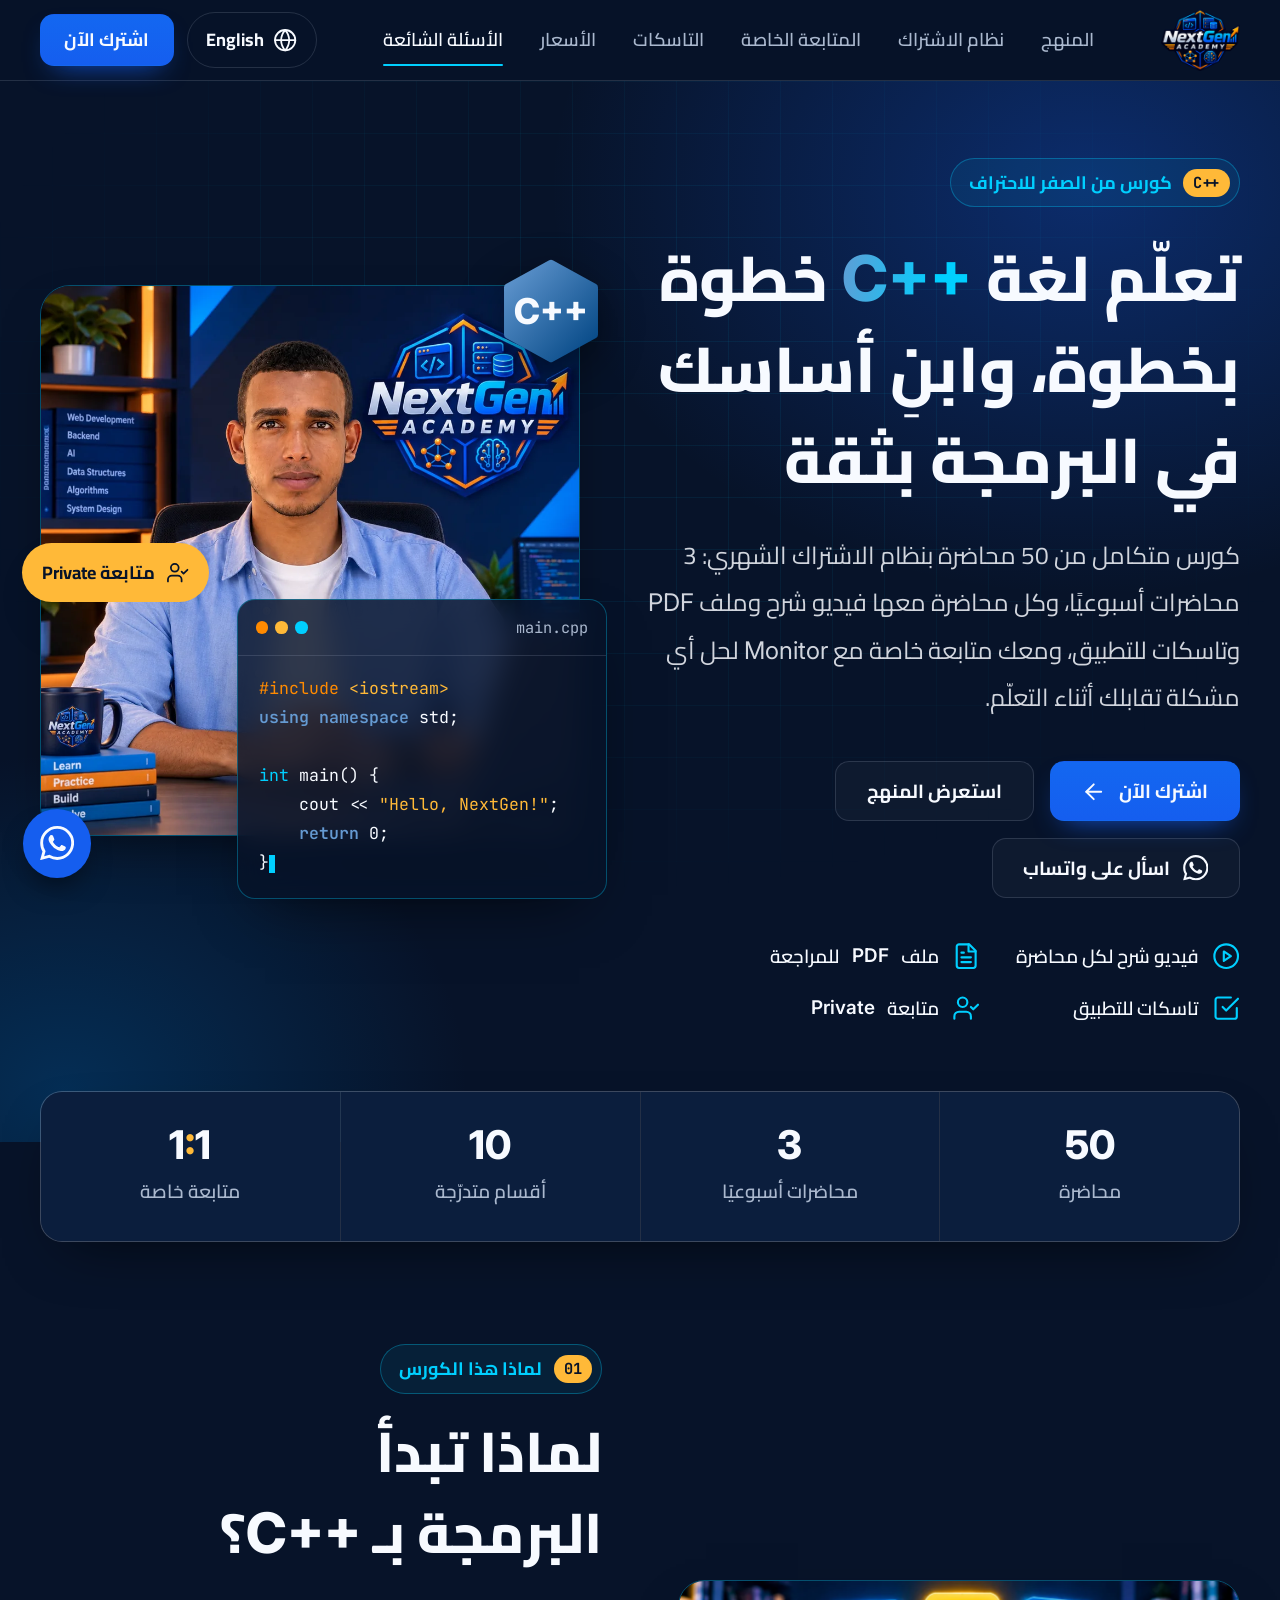
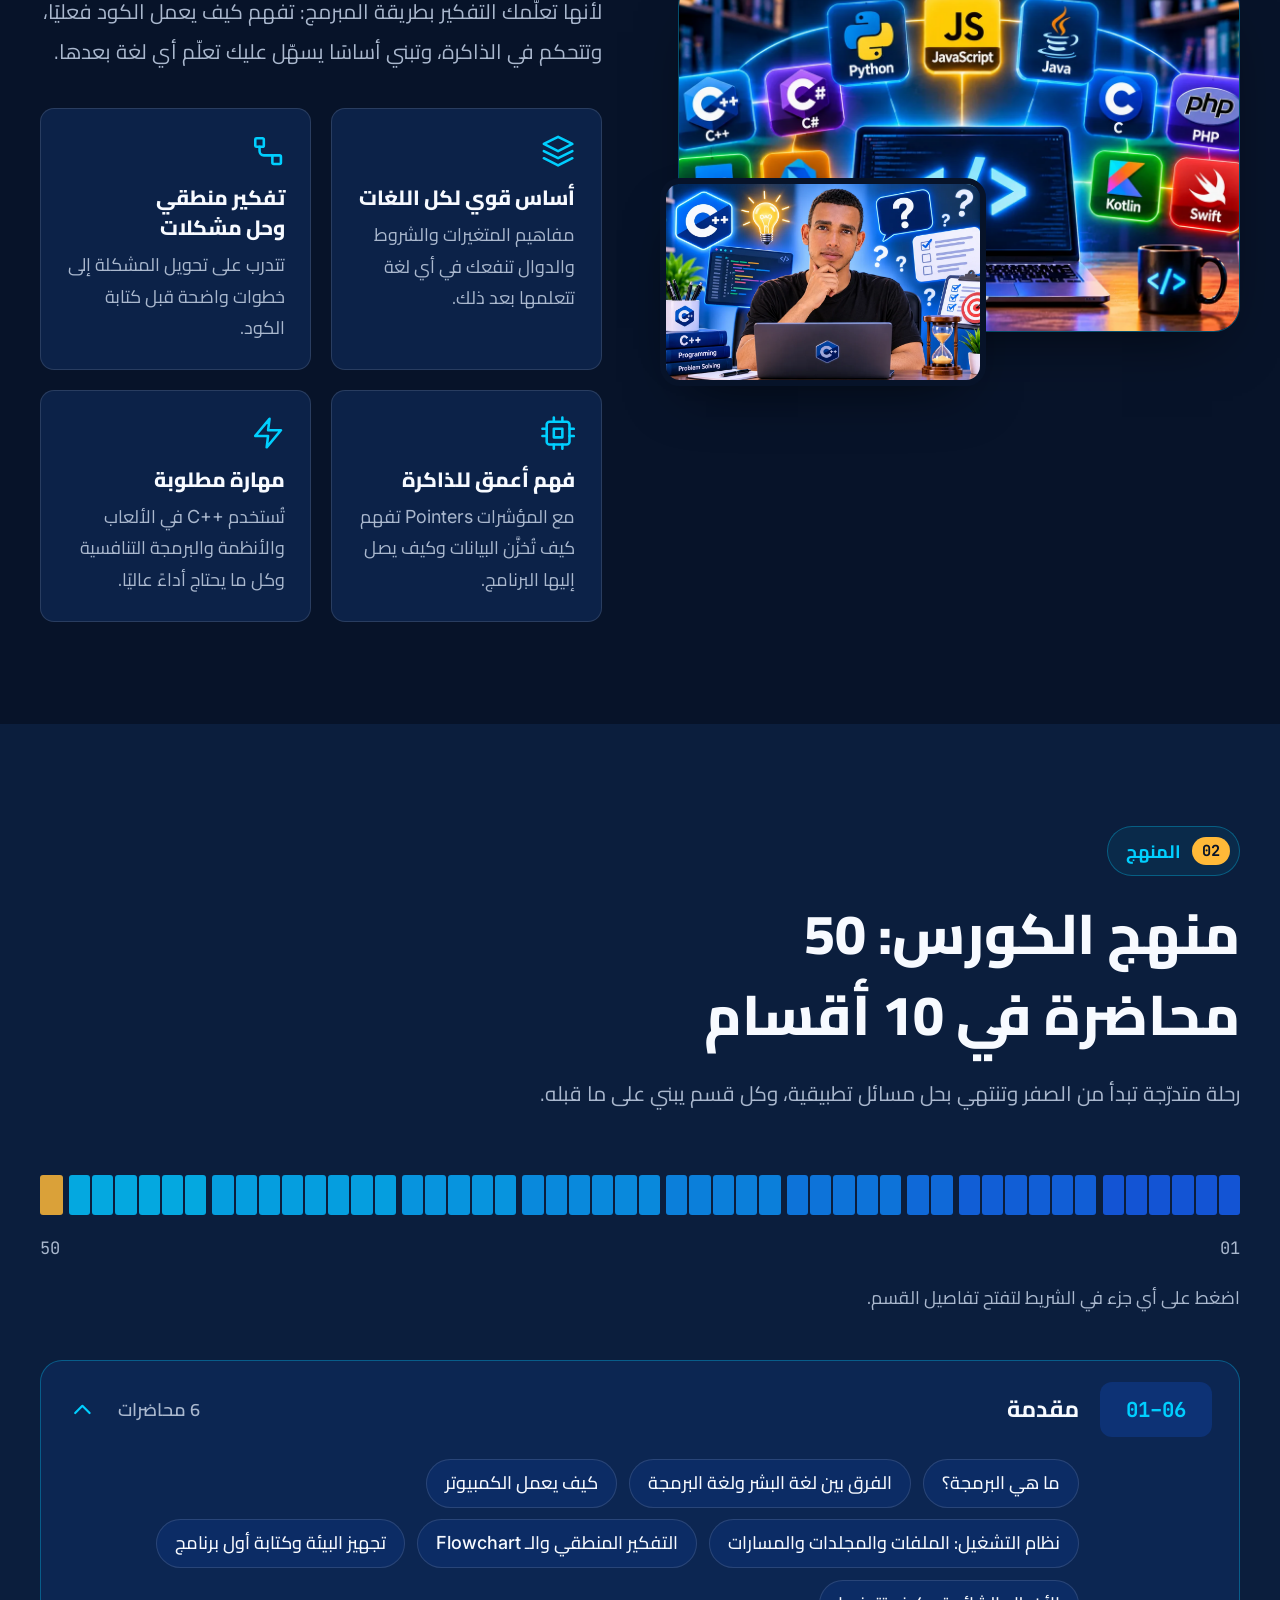
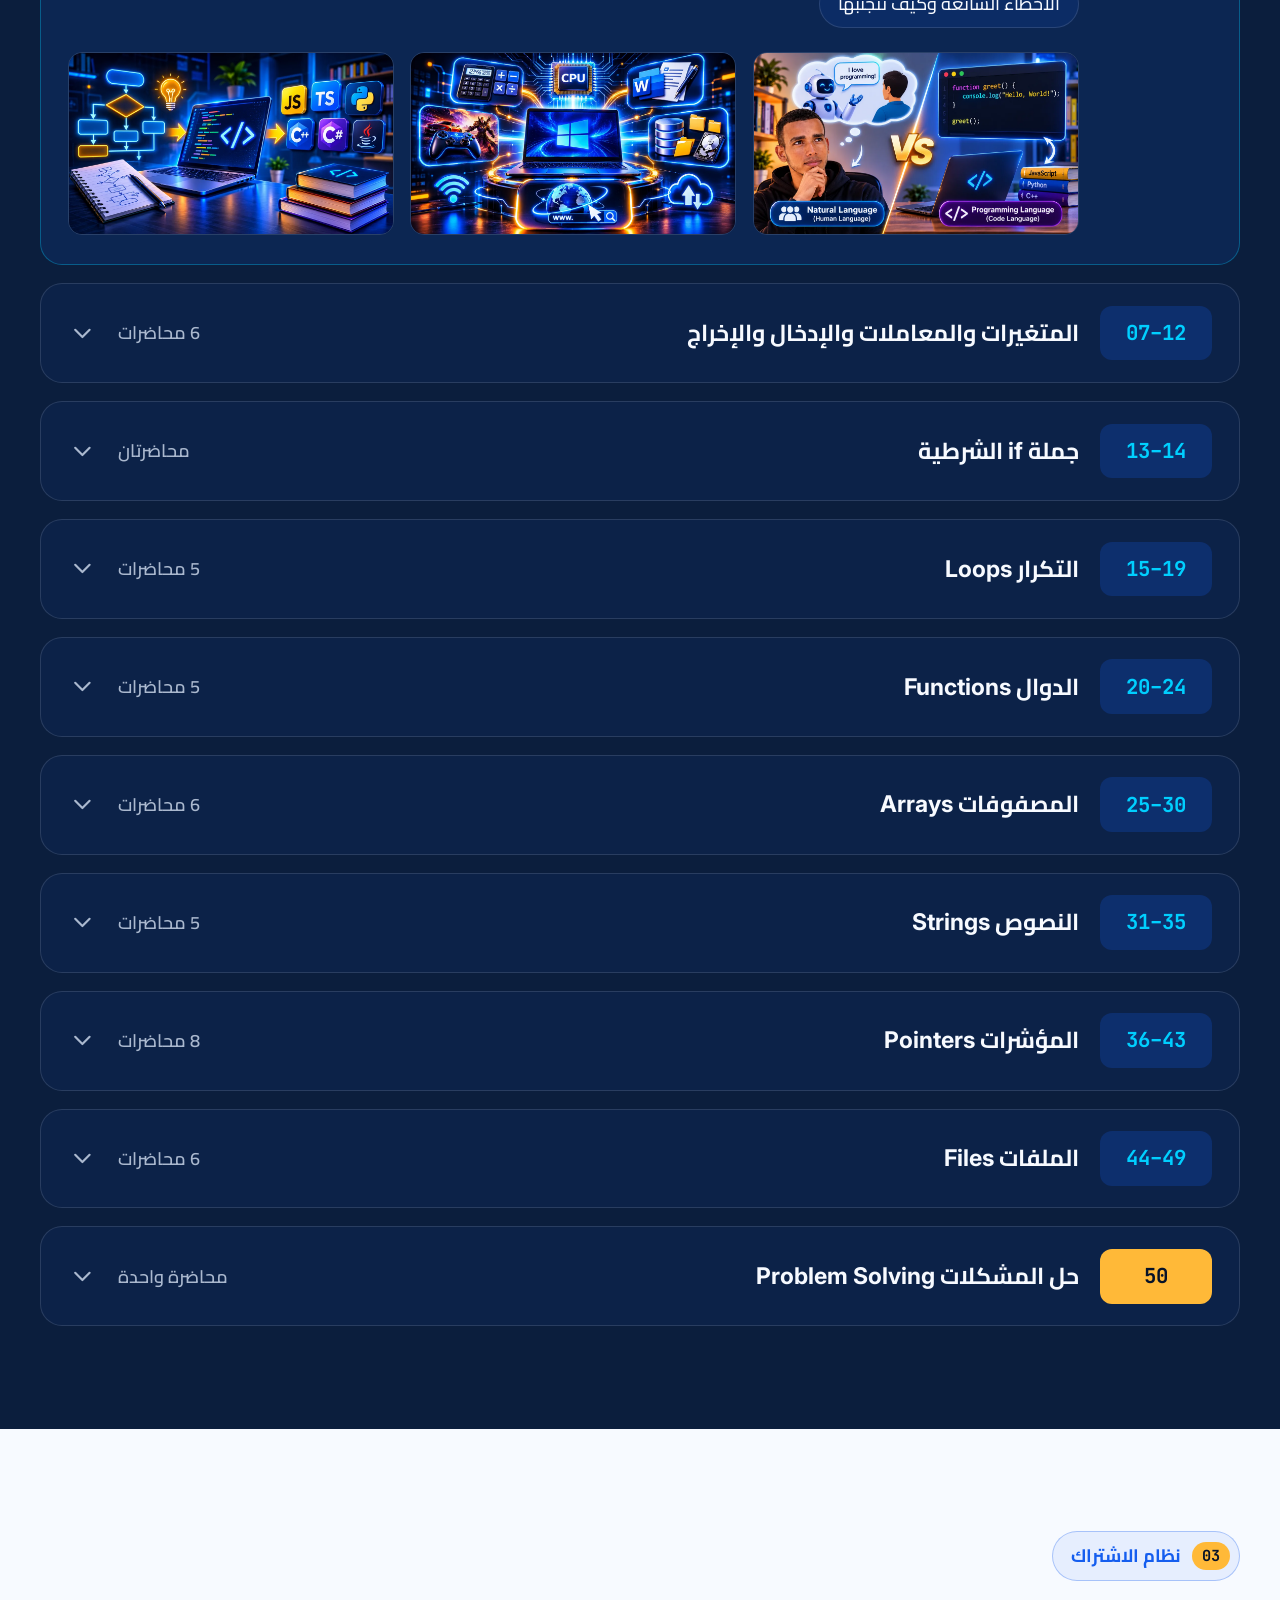
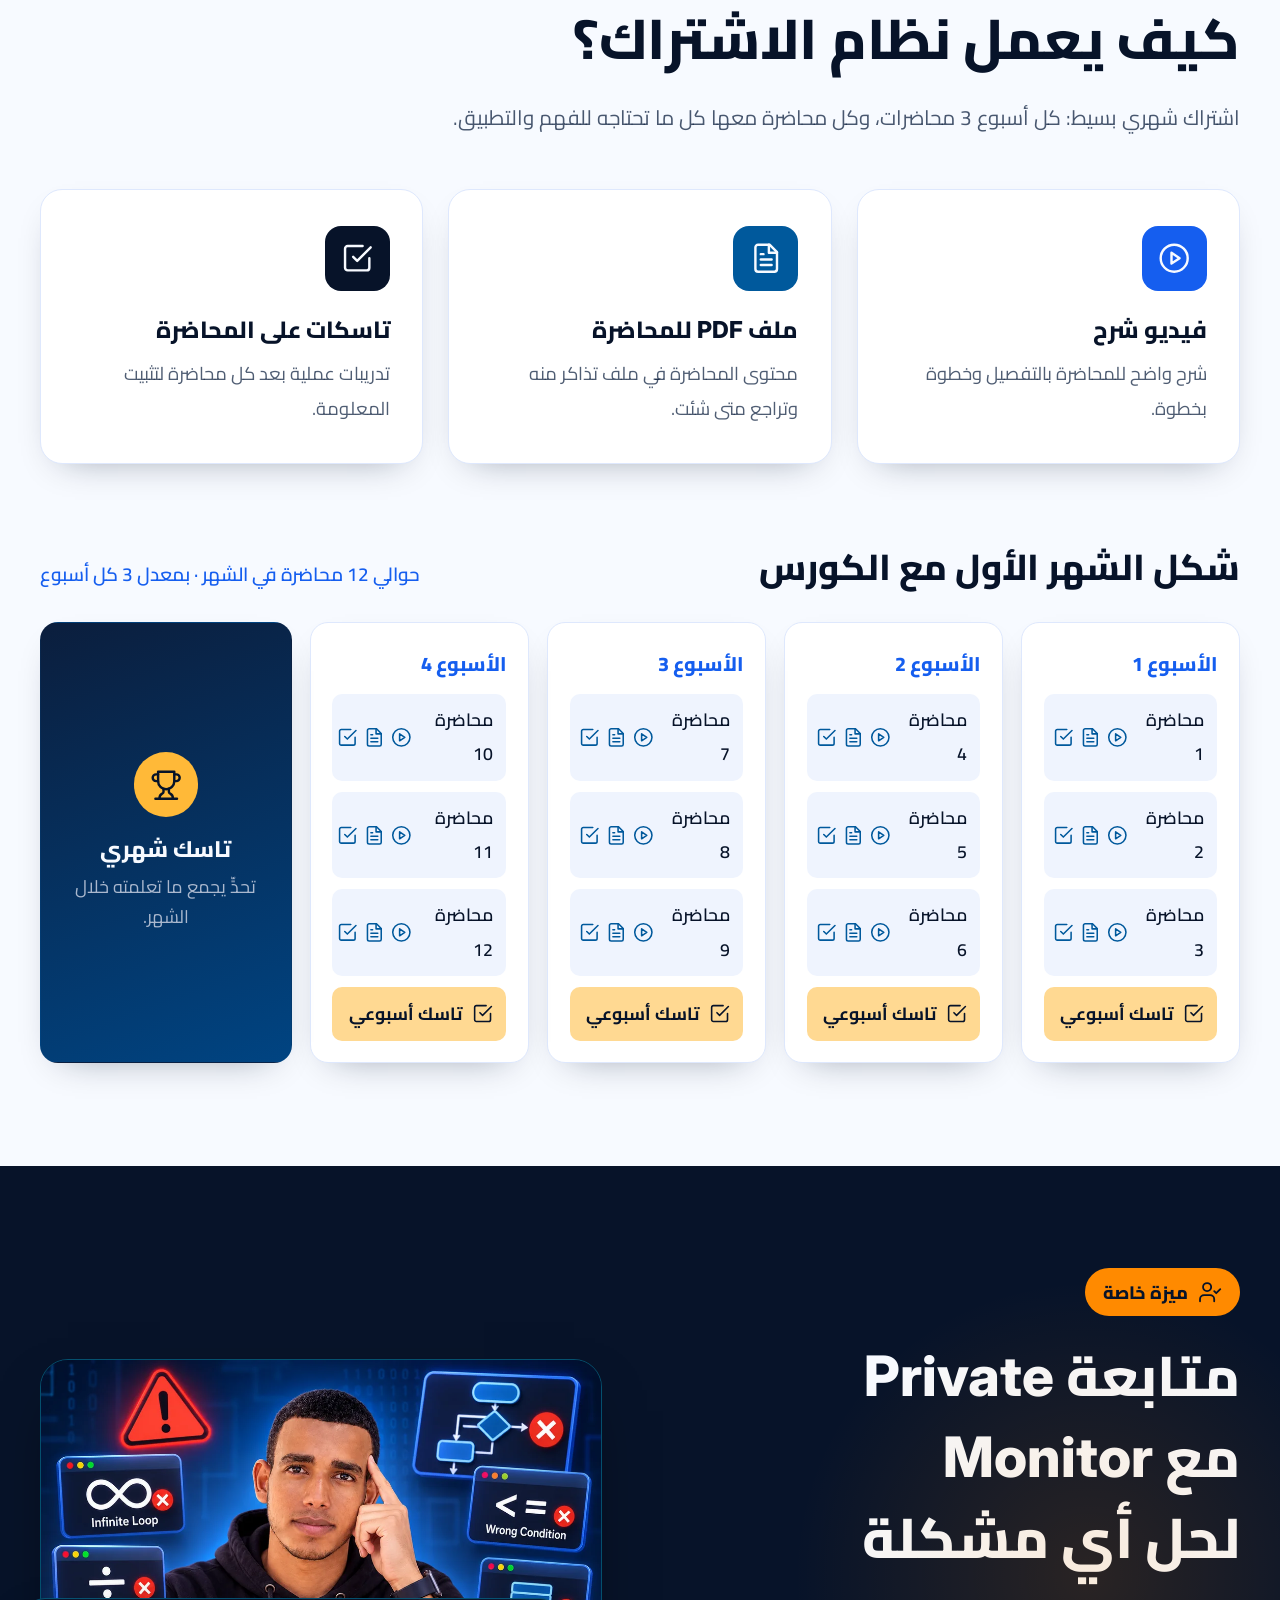
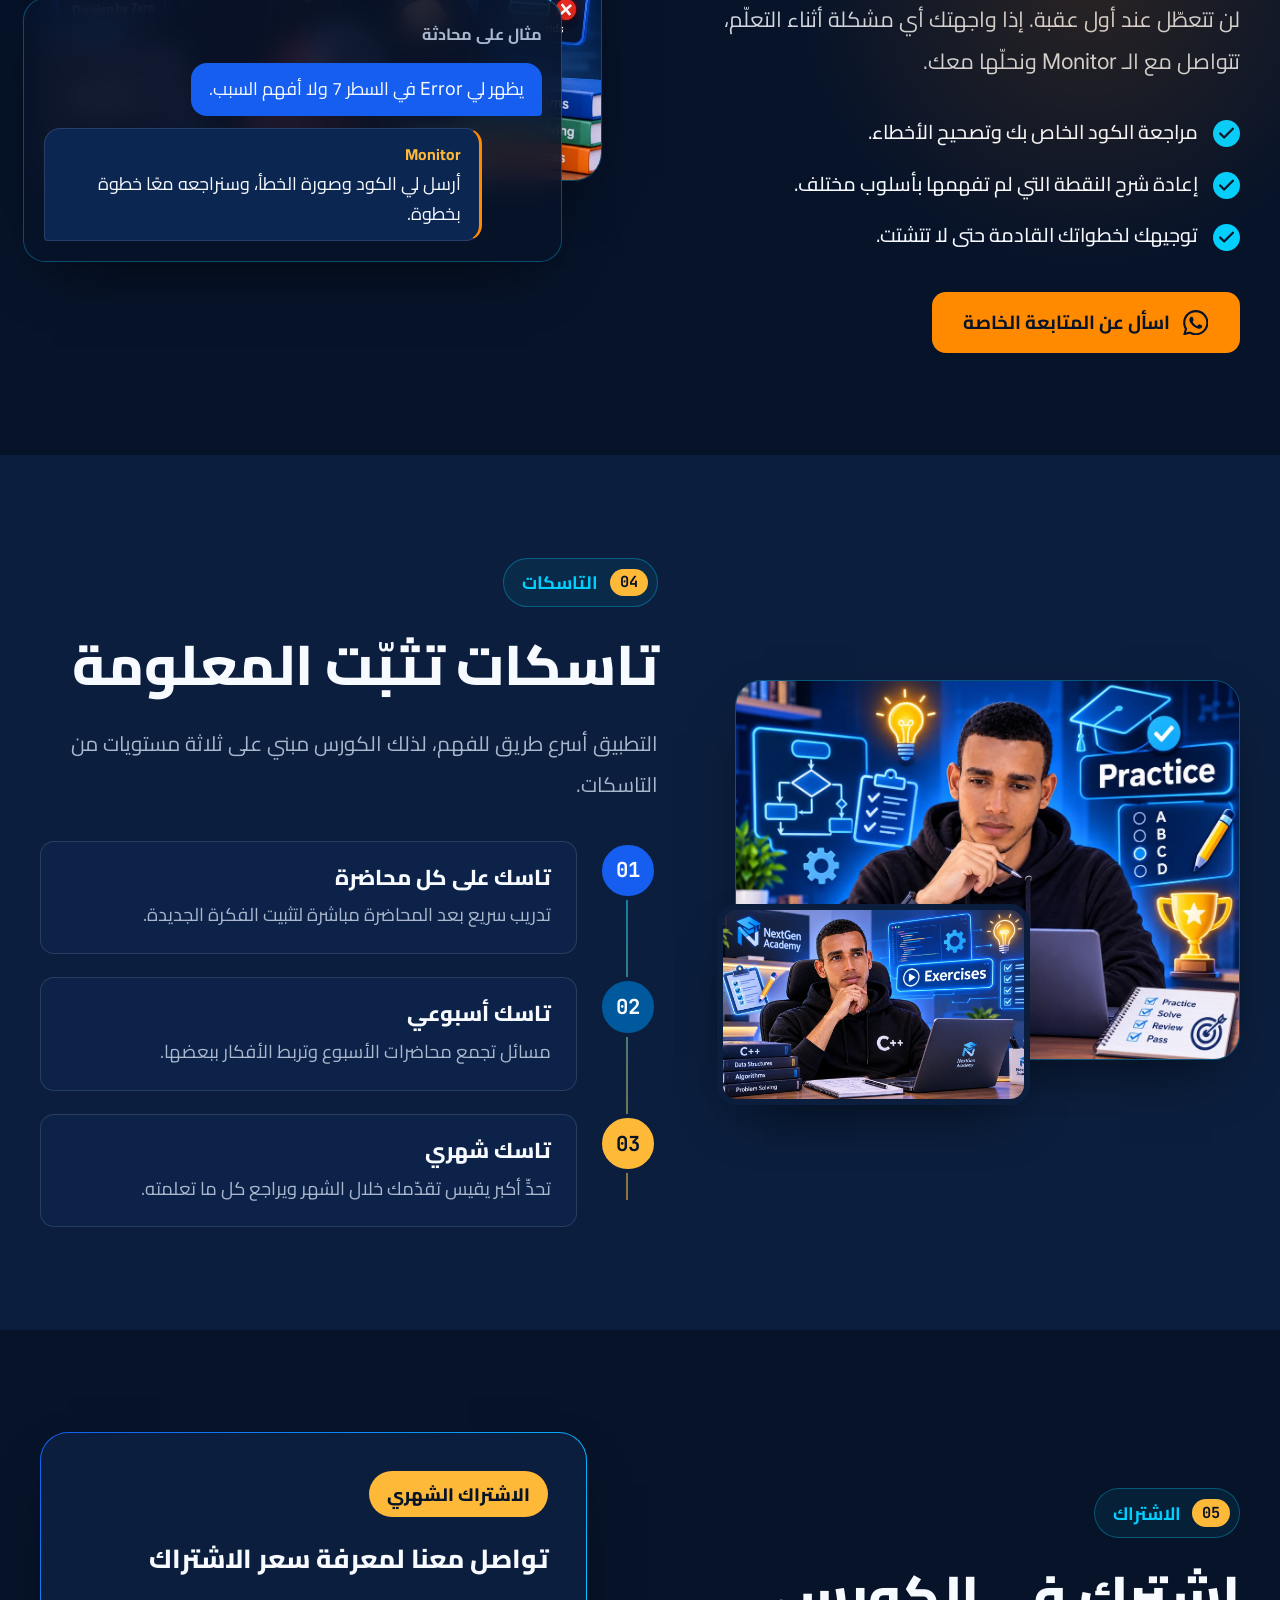
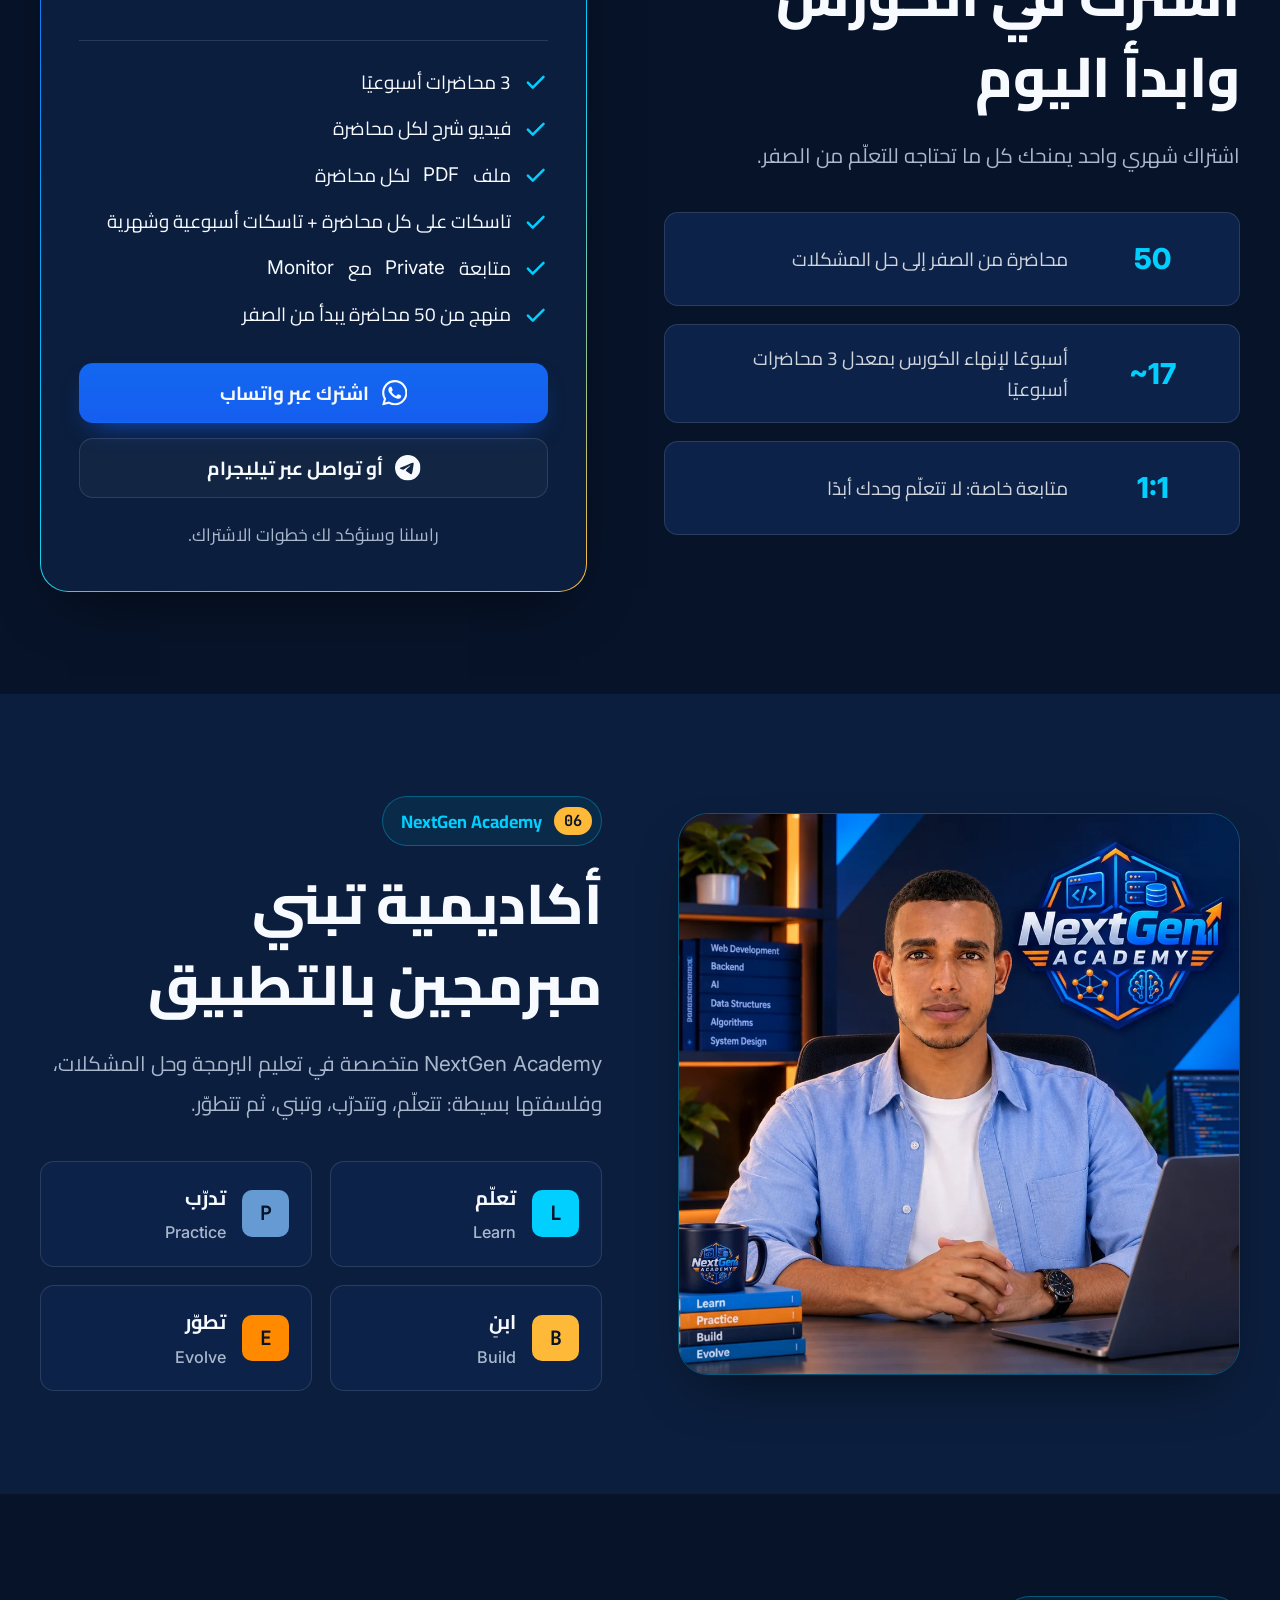
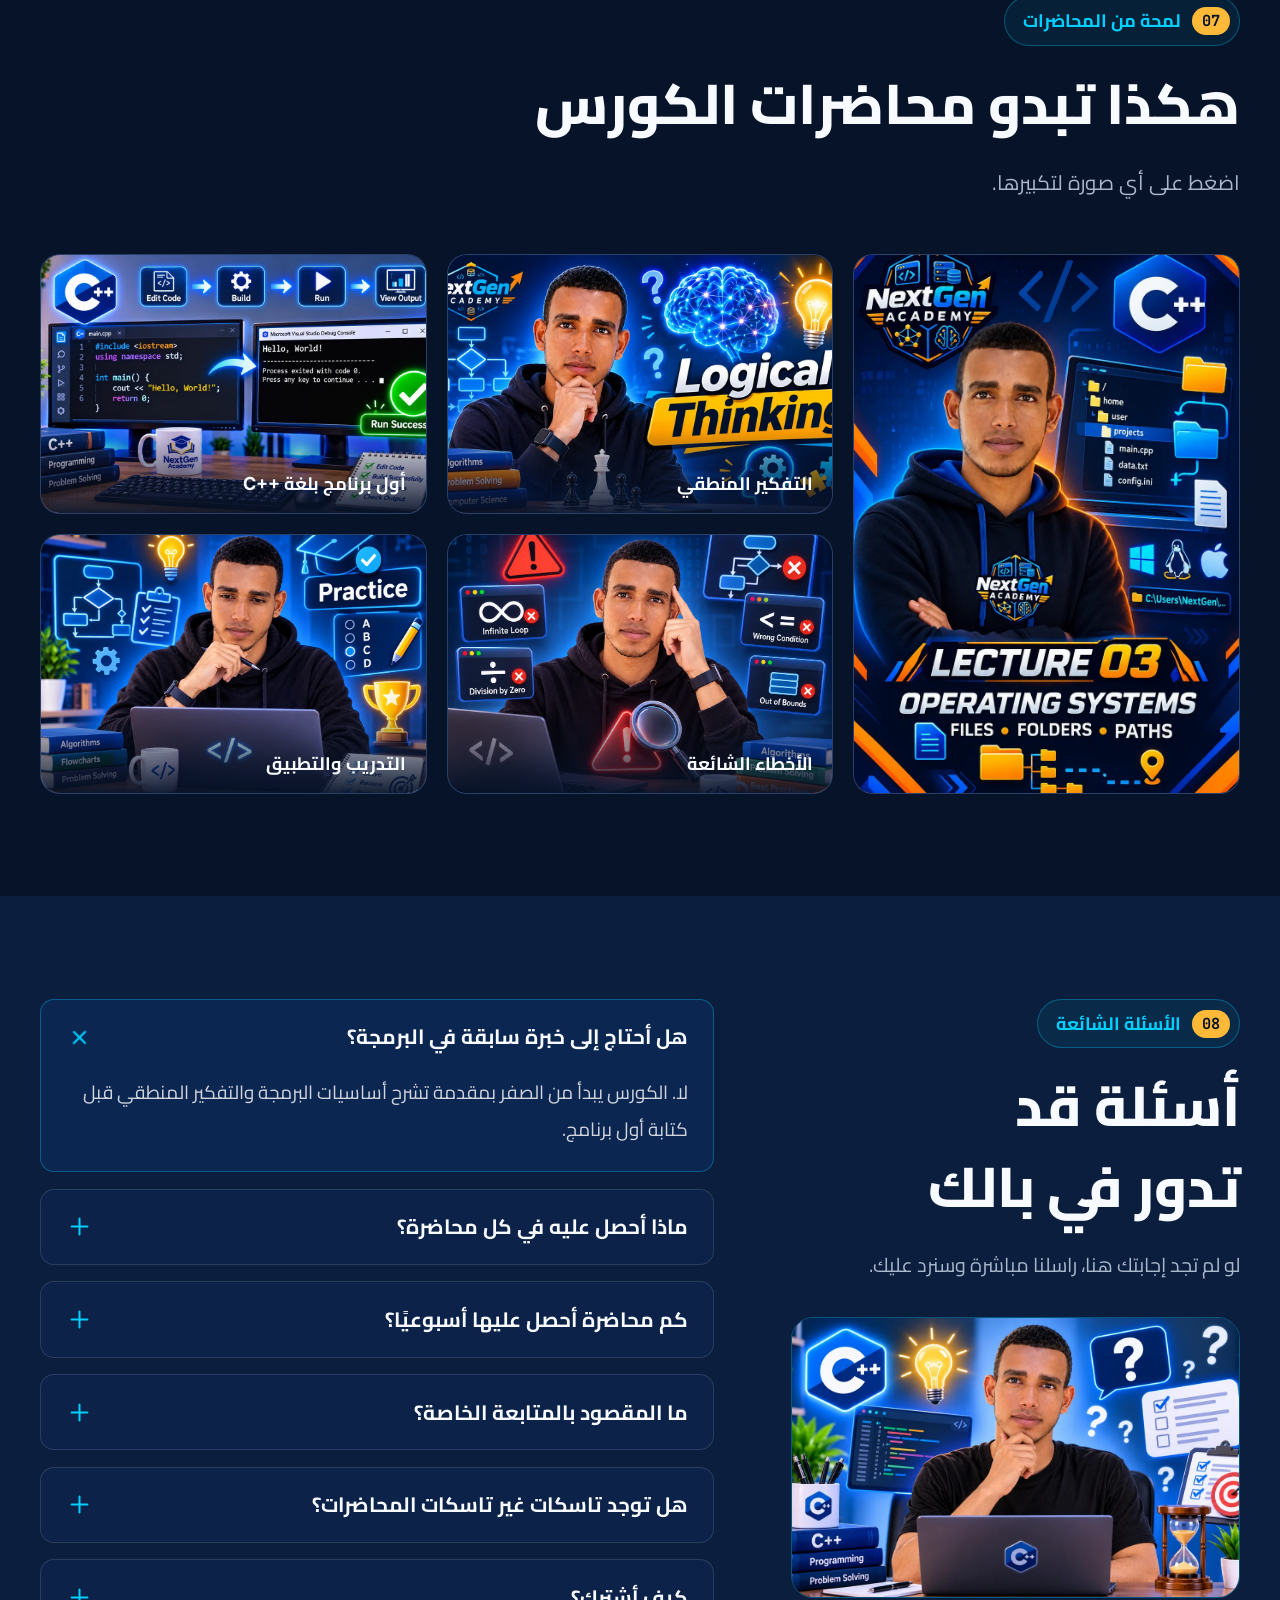
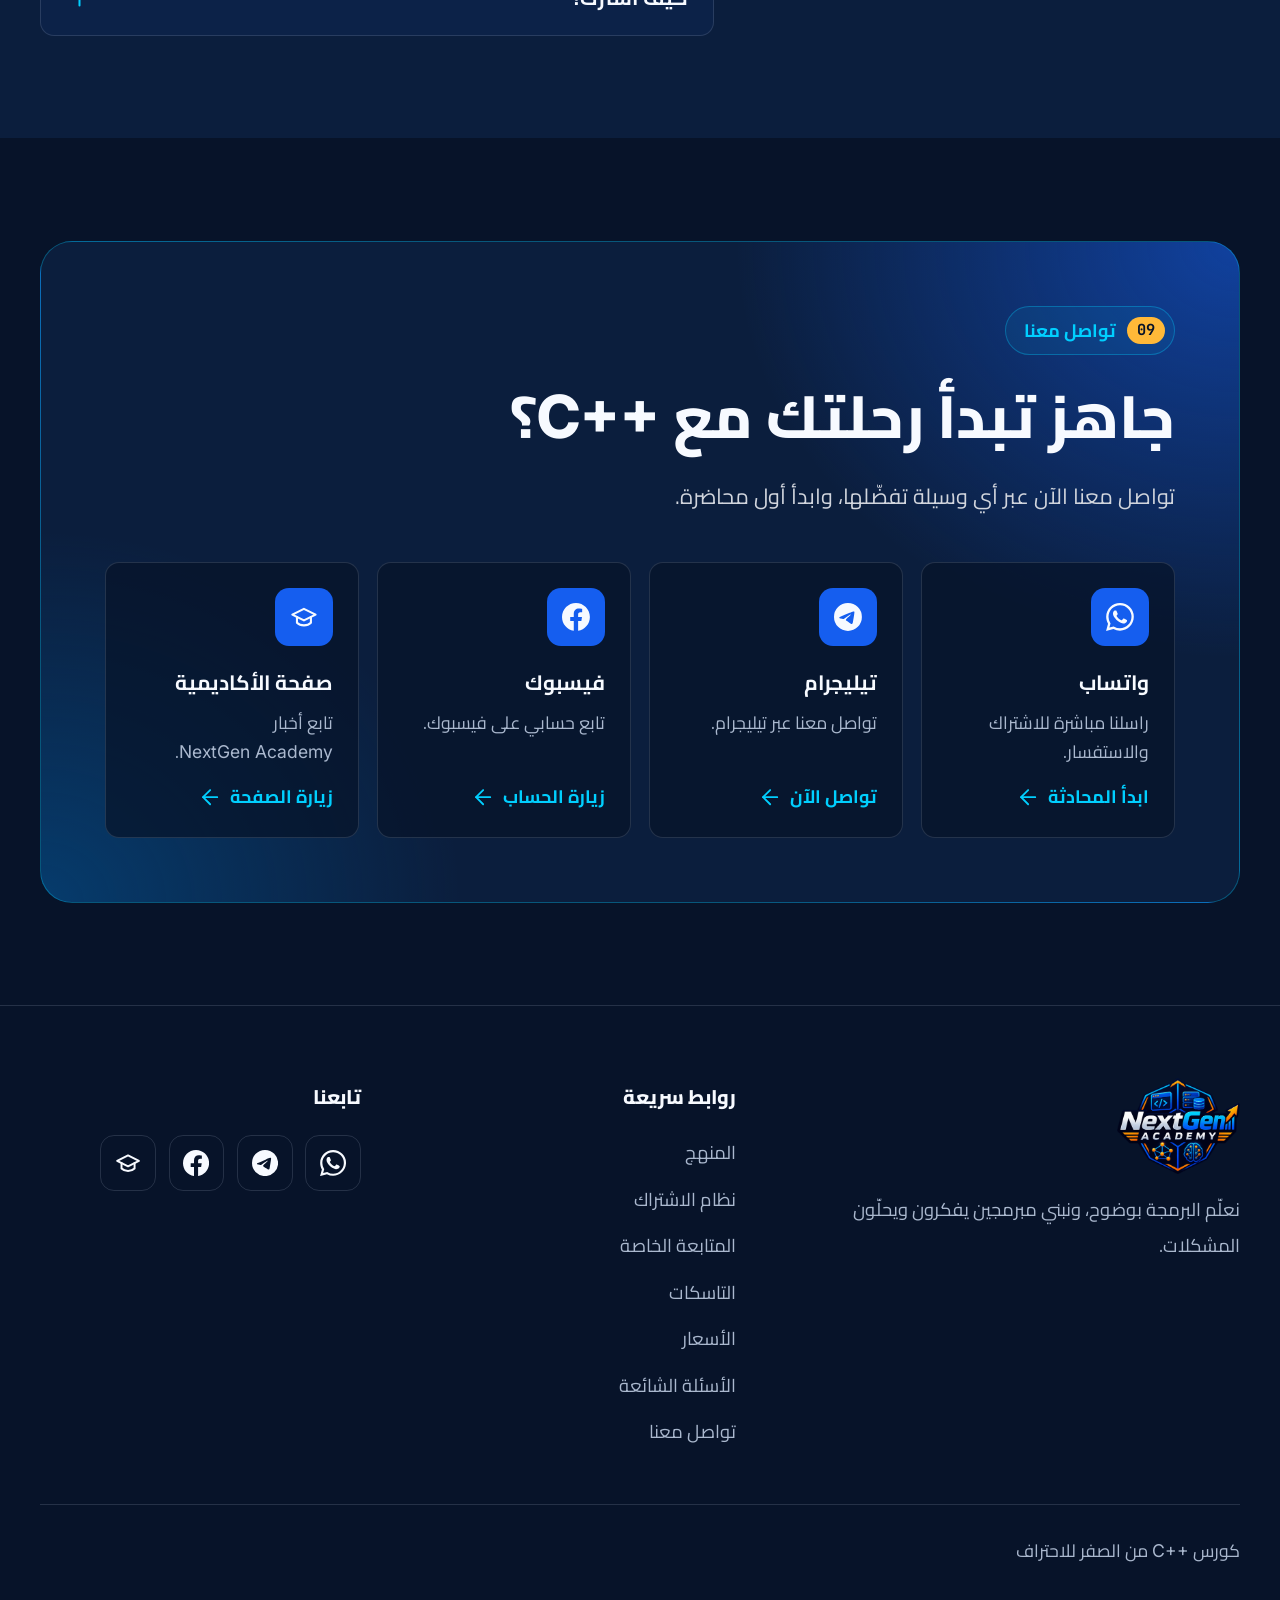
==== commit c2226686: "Update index.html" ====
--- a/index.html
+++ b/index.html
@@ -430,7 +430,7 @@
         </div>
       </div>
     </div>
-    <div class="footer-bottom"><span>© <span data-year>2026</span> NextGen Academy. جميع الحقوق محفوظة.</span><span>كورس <span class="ltr" dir="ltr">C++</span> من الصفر للاحتراف</span></div>
+    <div class="footer-bottom"><span>كورس <span class="ltr" dir="ltr">C++</span> من الصفر للاحتراف</span></div>
   </div>
 </footer>
 
